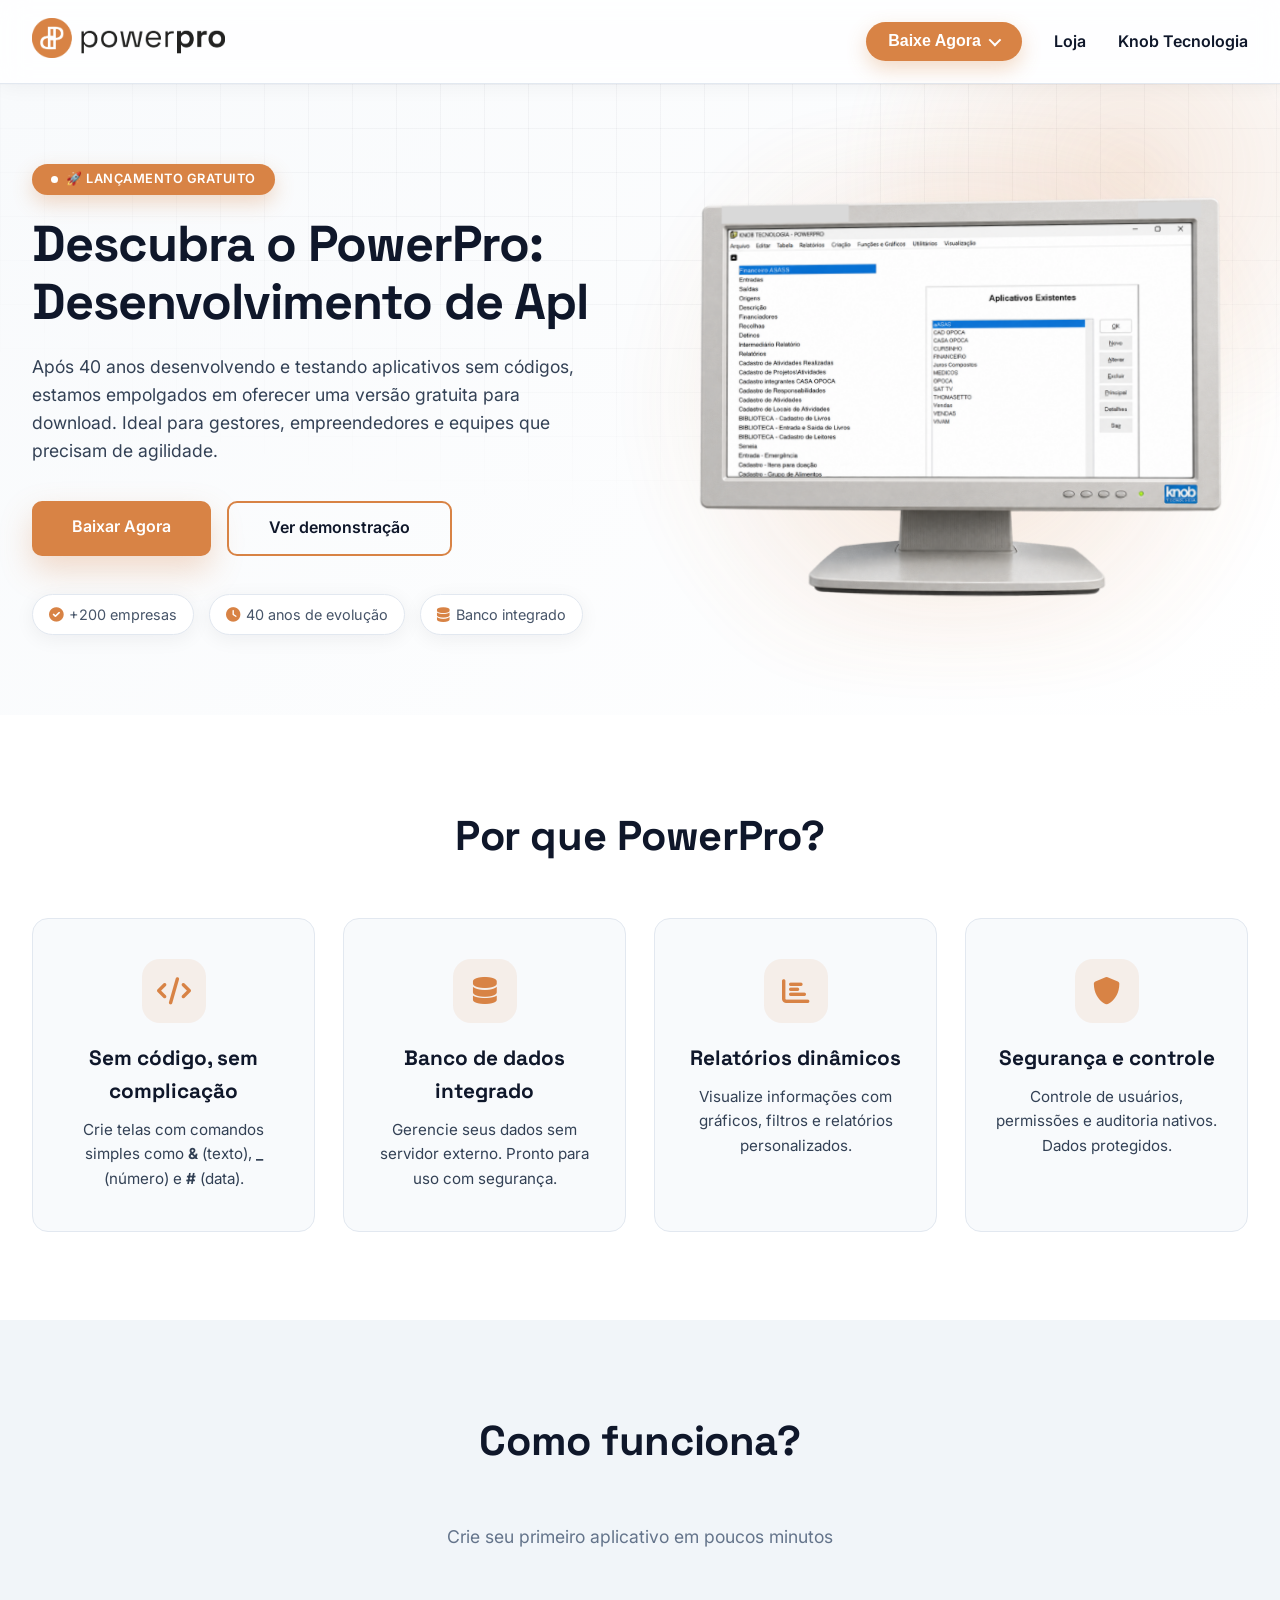
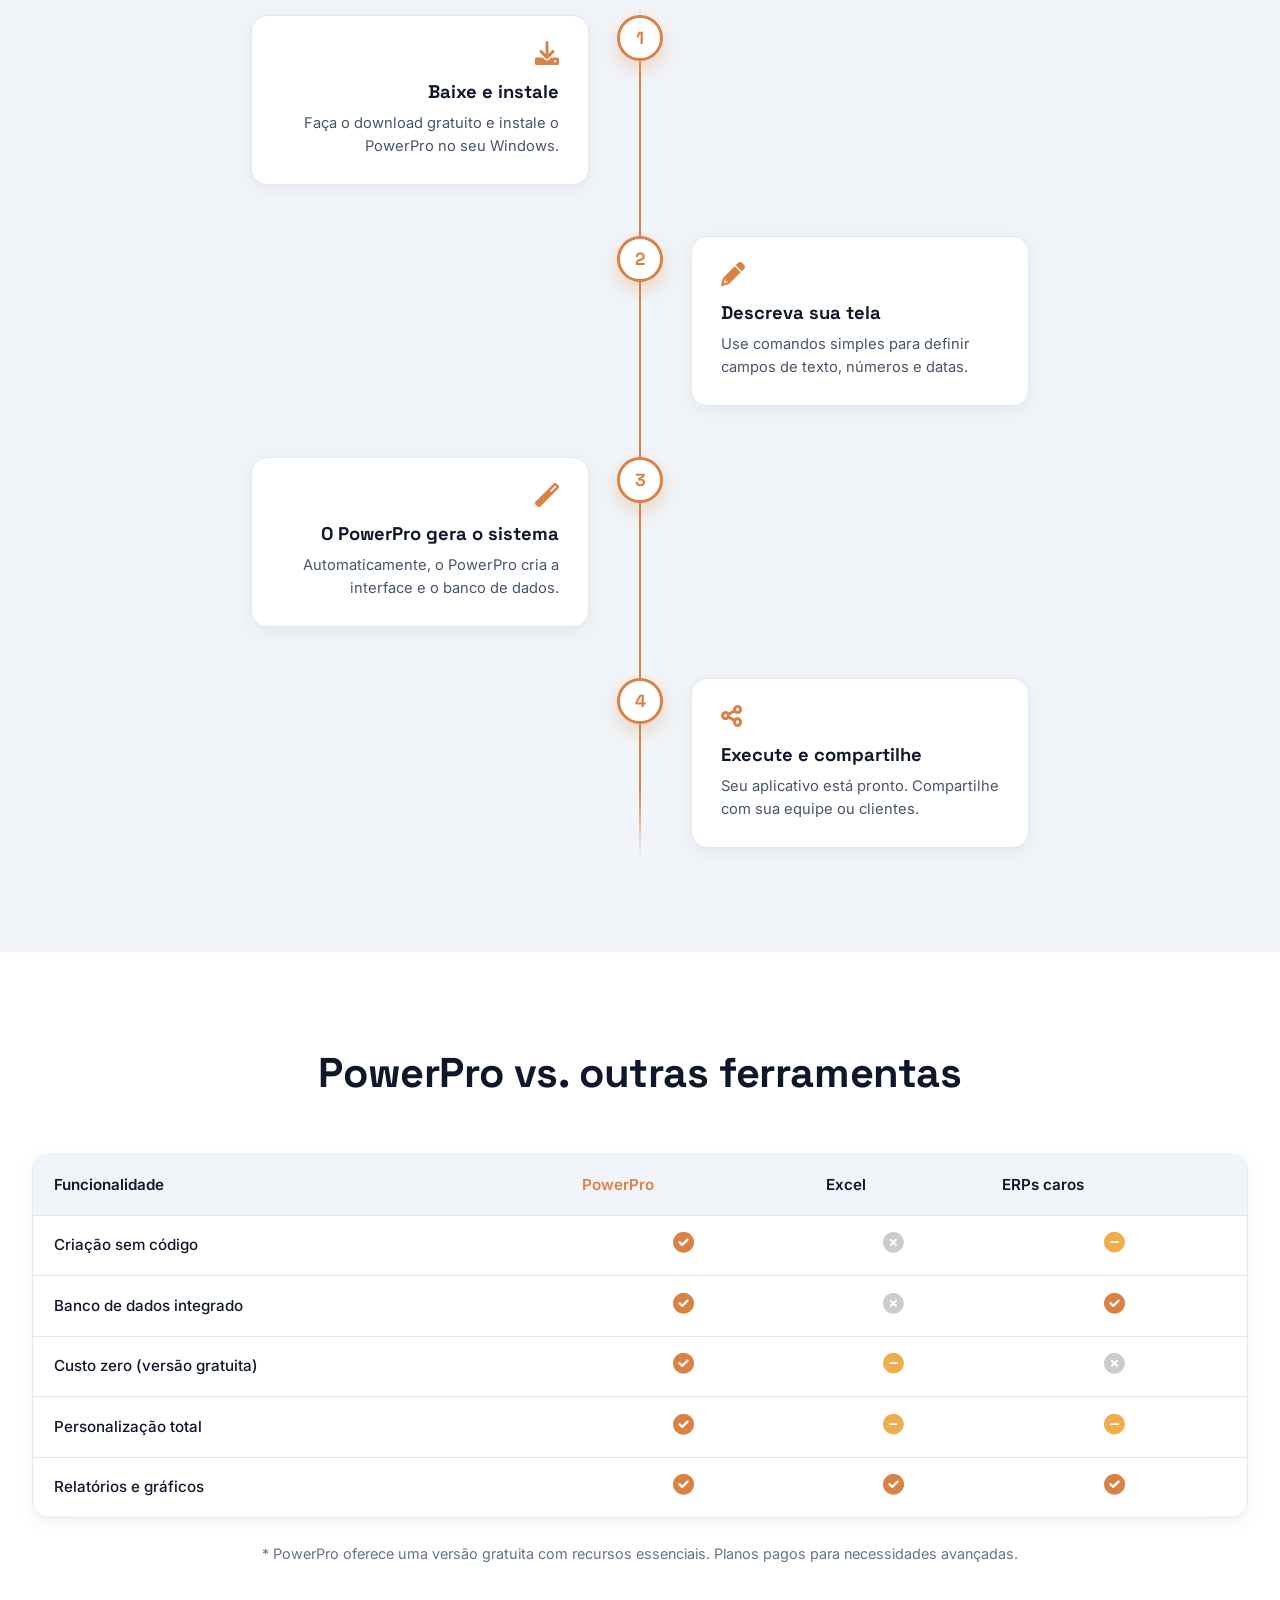
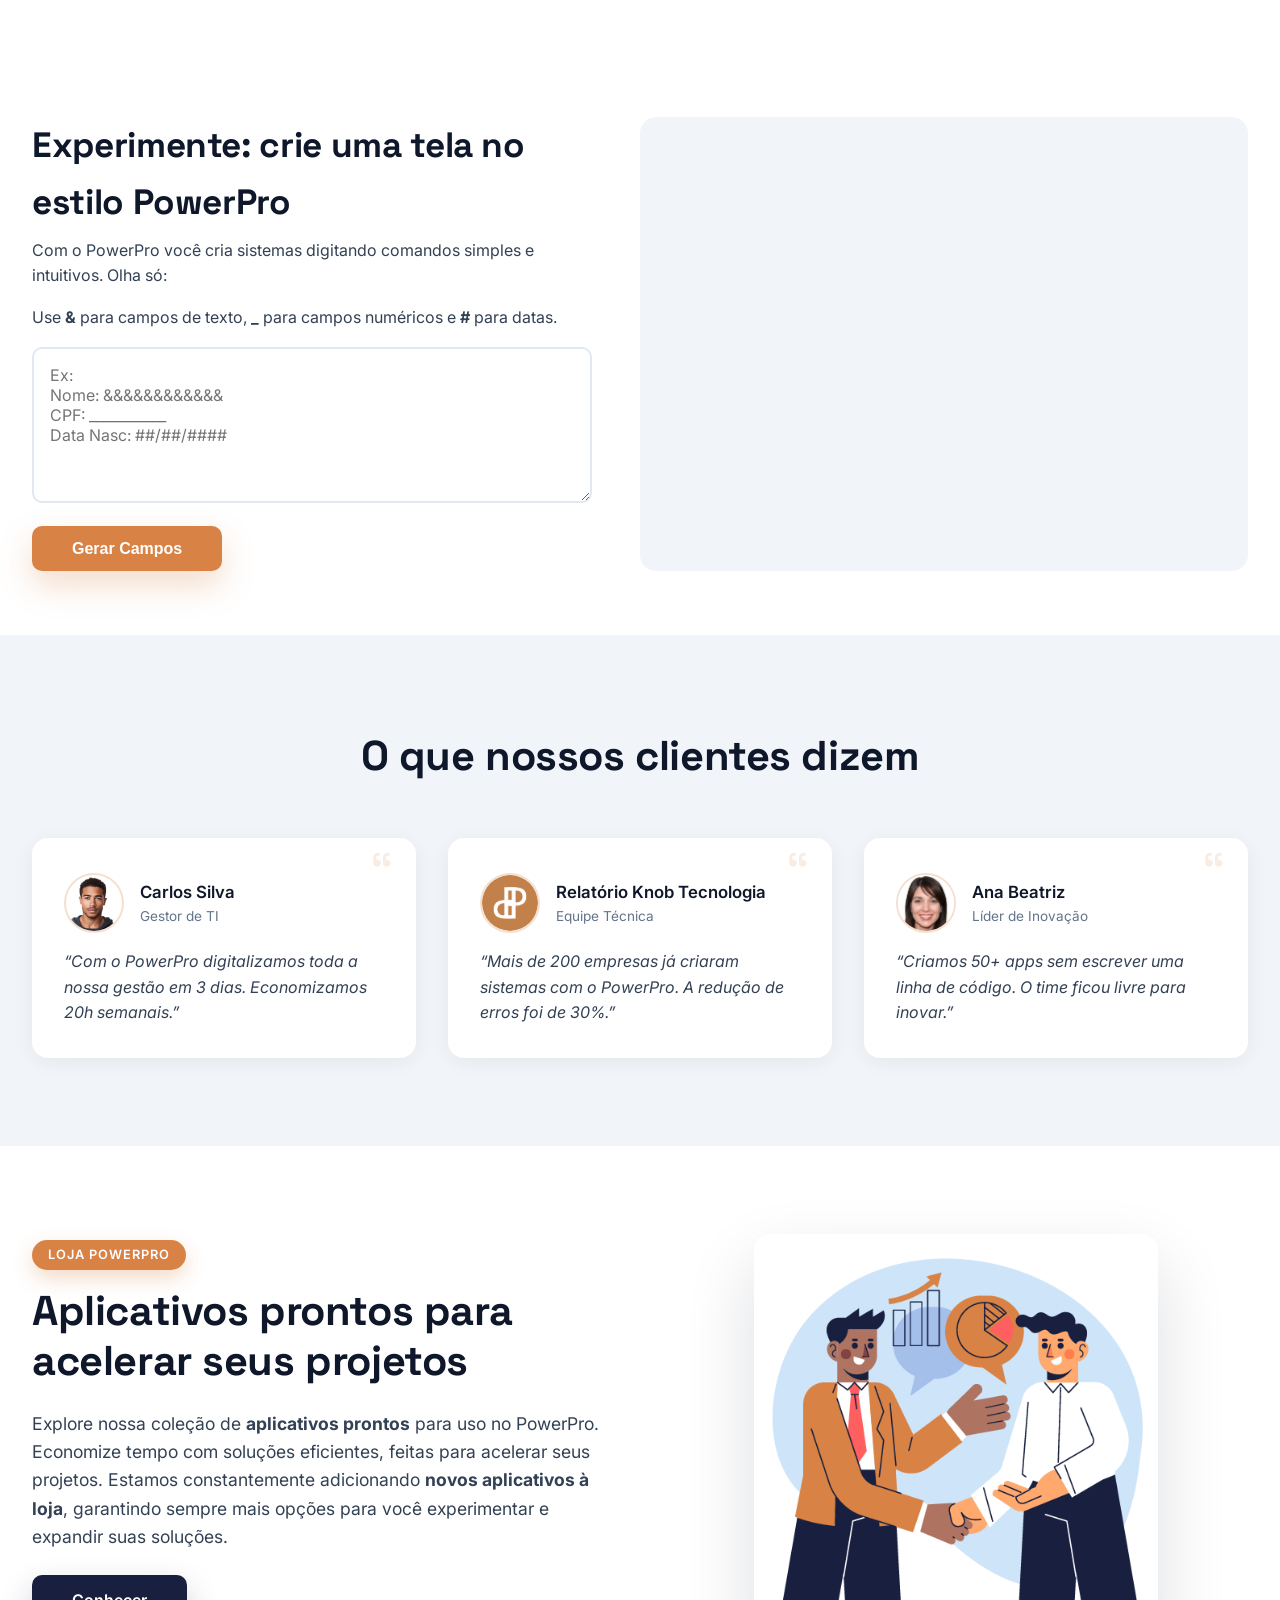
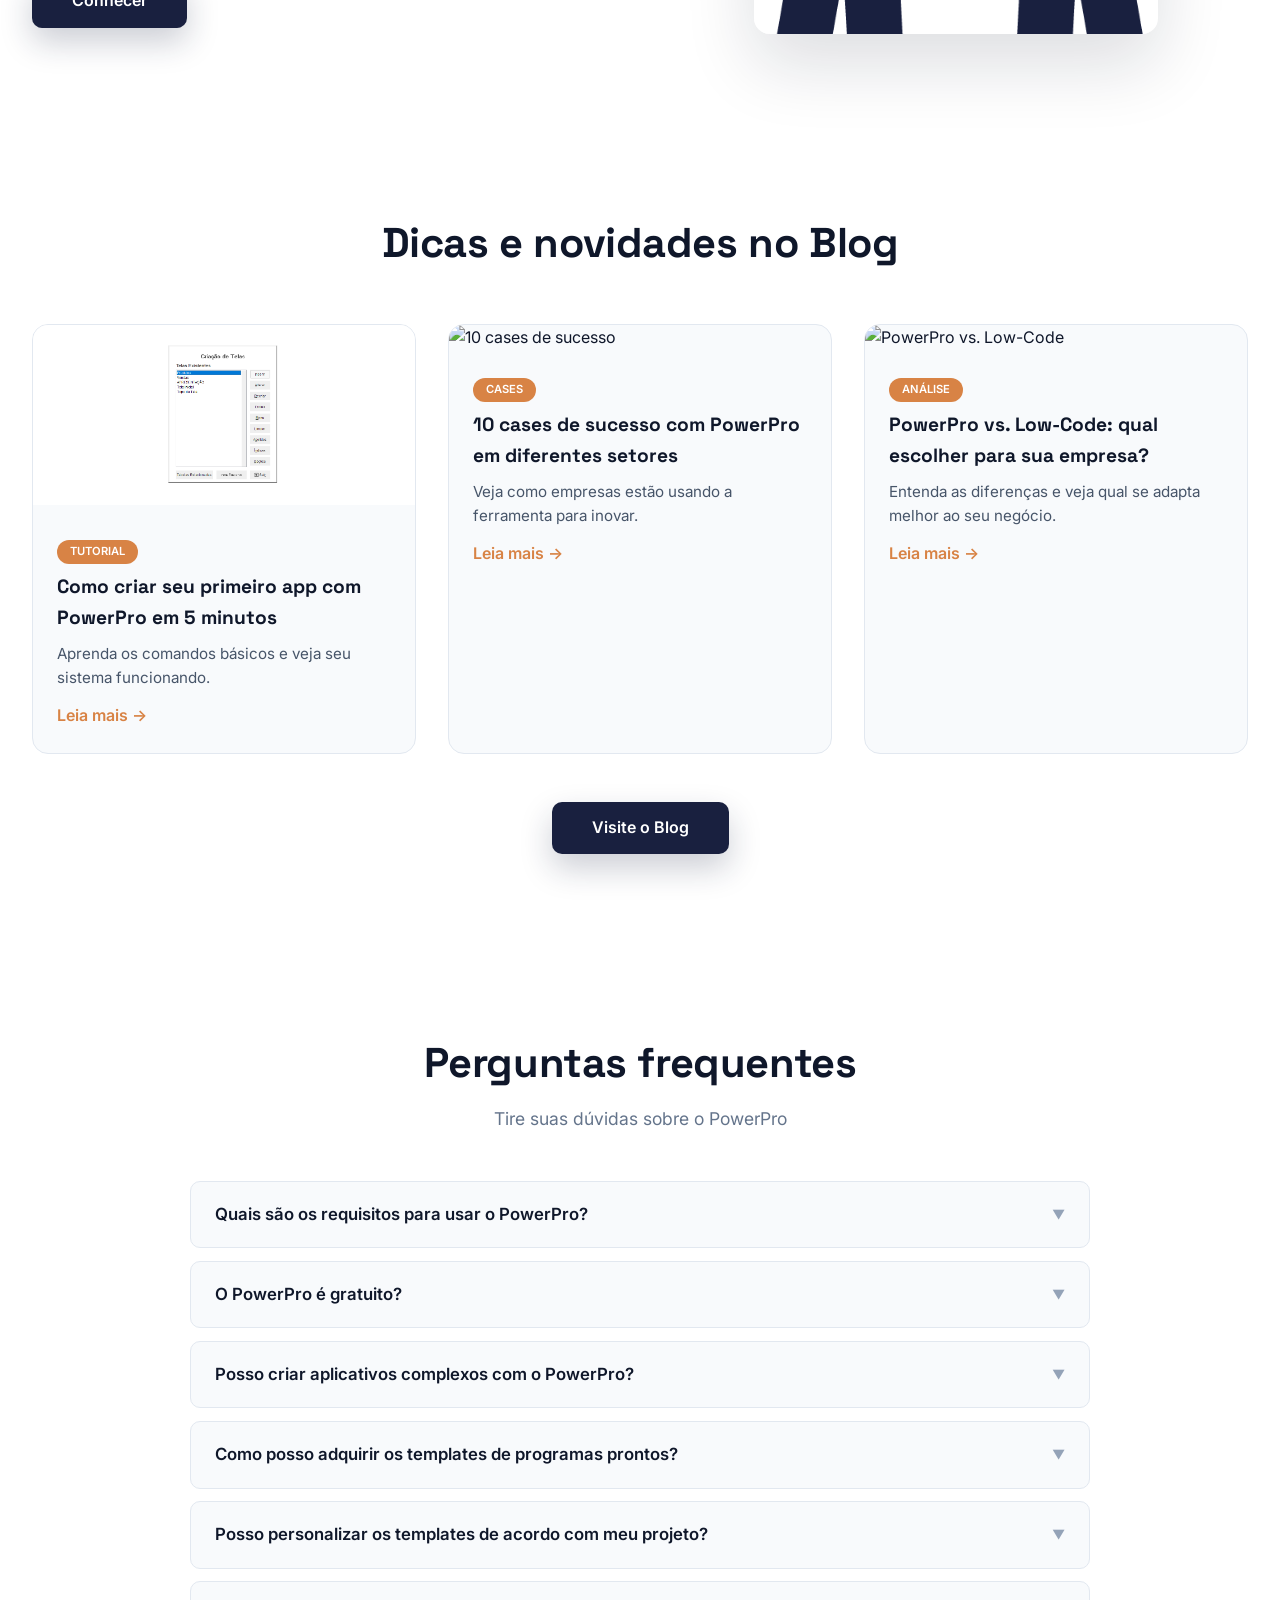
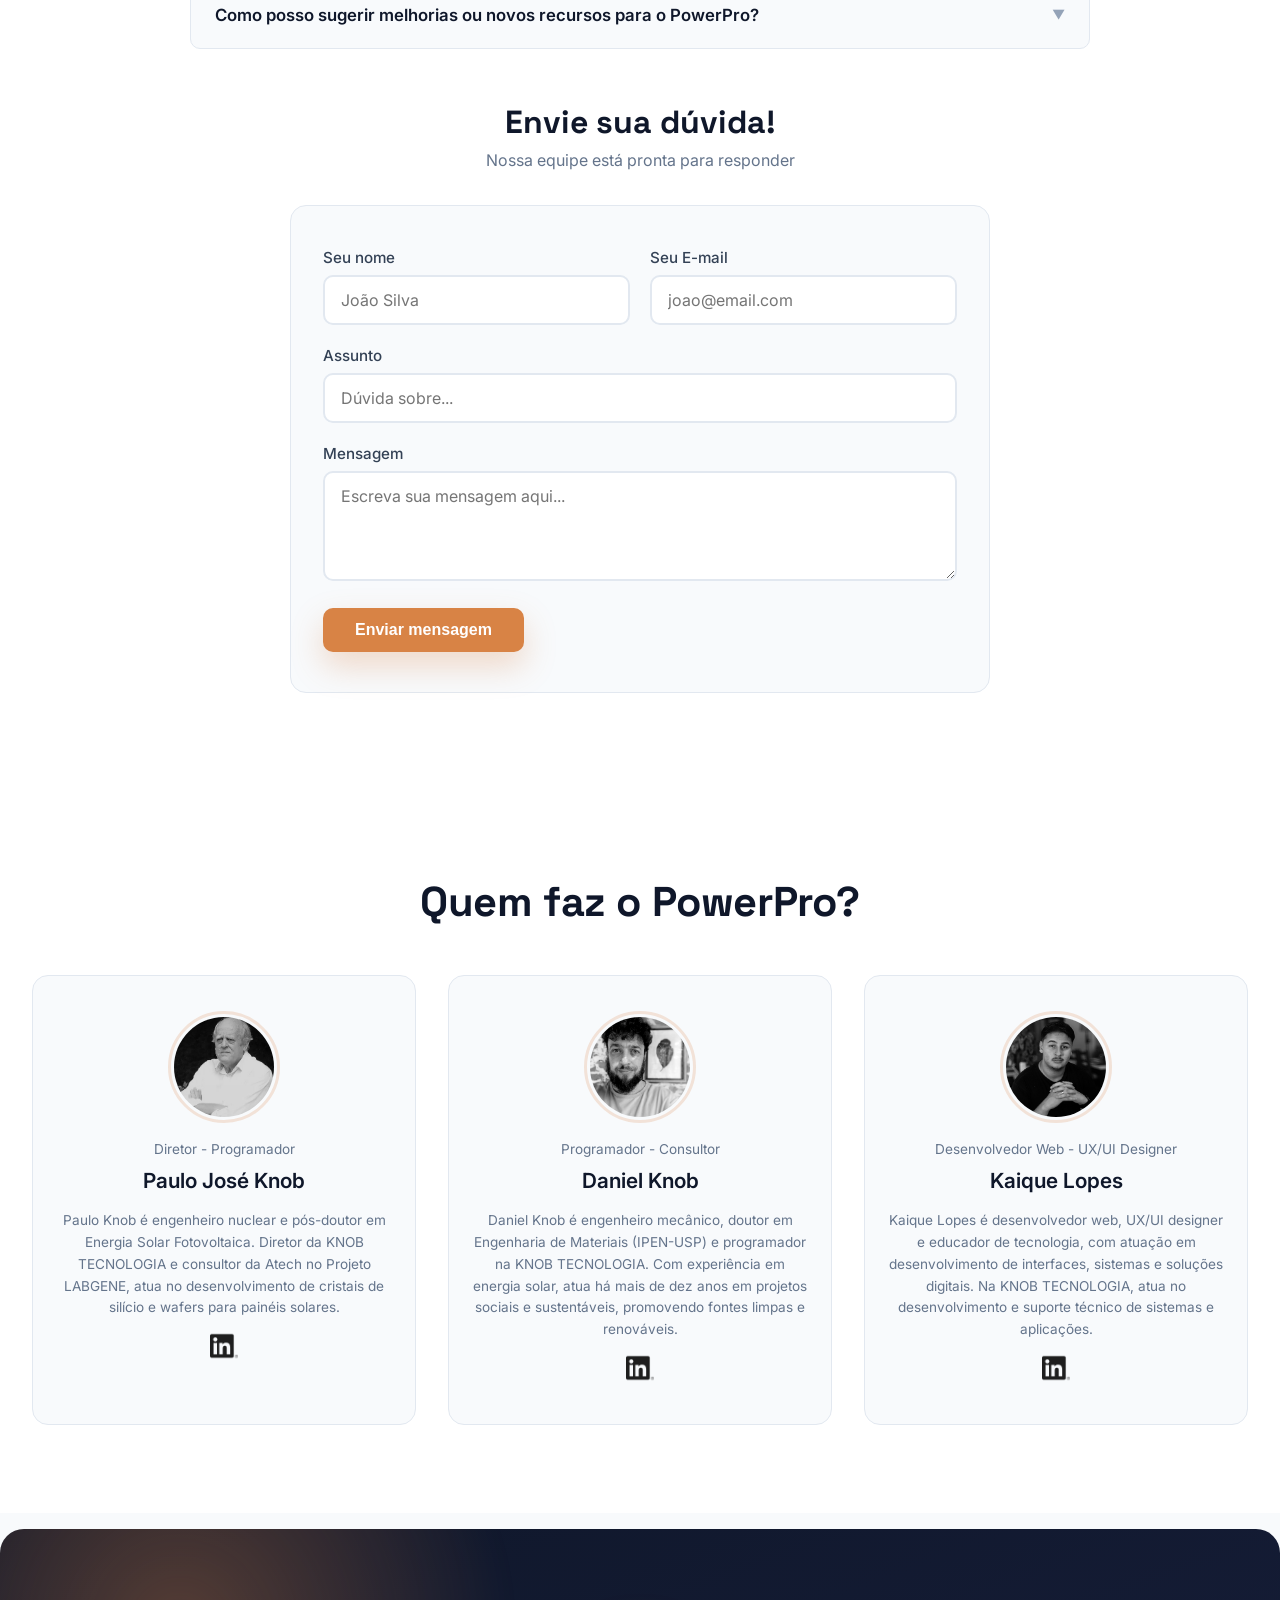
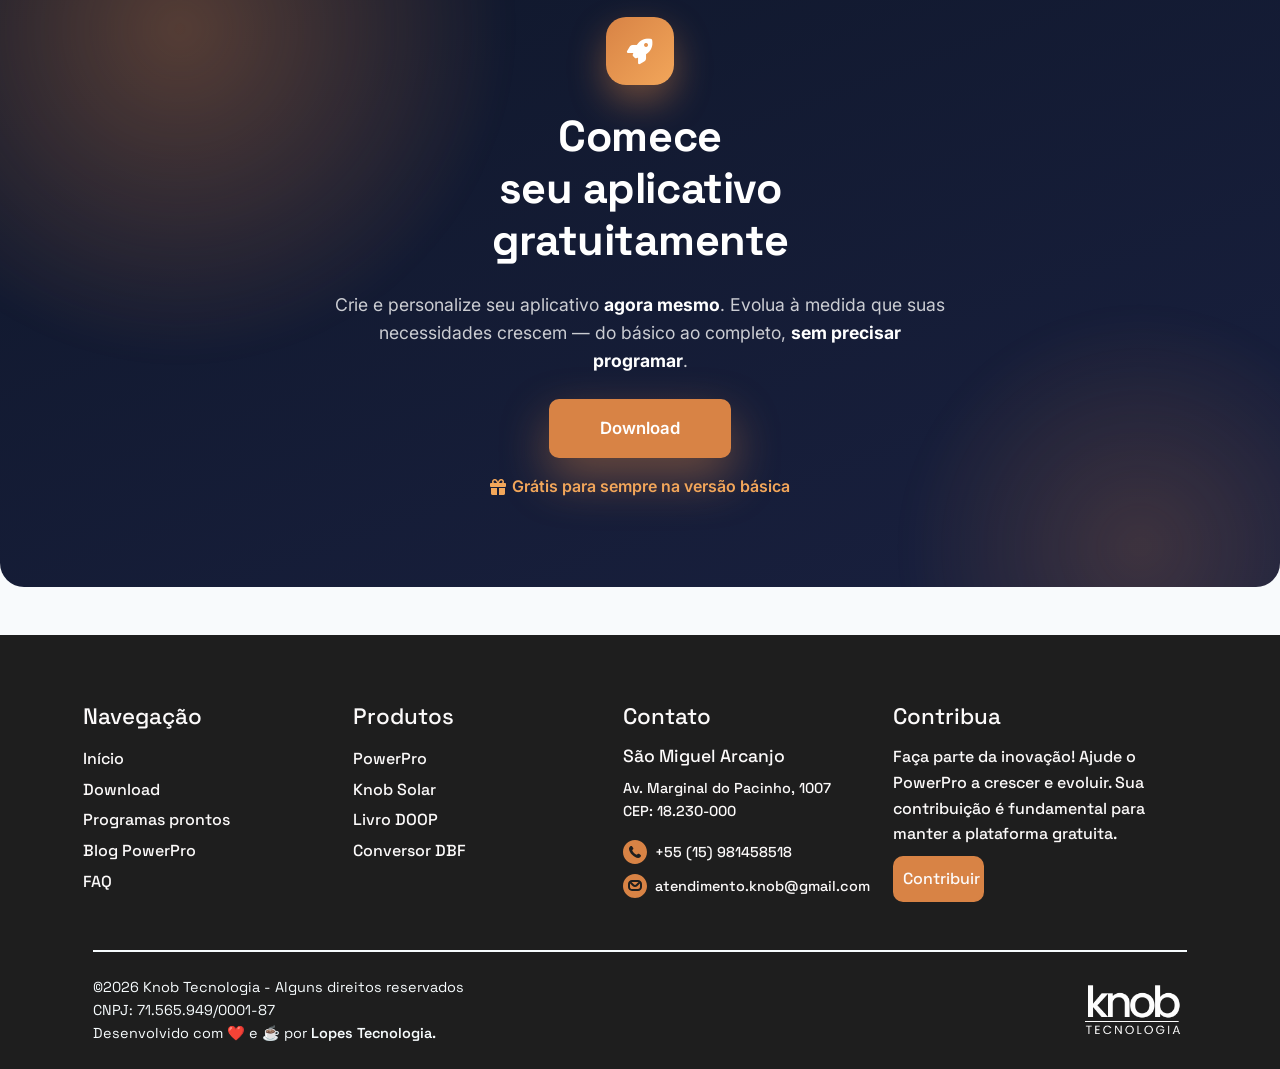
==== powerpro/index.html @ 812d7dfe "Add files via upload" ====
<!DOCTYPE html>
<html lang="pt-BR">
<head>
    <meta charset="UTF-8">
    <meta name="viewport" content="width=device-width, initial-scale=1.0">
    <title>PowerPro | Crie aplicativos sem códigos</title>
    <link rel="stylesheet" href="css/style.css">
    <link rel="shortcut icon" href="css/imagens/icons/logoTipoLaranja.ico" type="image/x-icon">
    <link rel="stylesheet" href="https://cdnjs.cloudflare.com/ajax/libs/font-awesome/6.0.0-beta3/css/all.min.css">
</head>
<body>
    <header>
        <nav class="nav-bar">
            <div class="logo-header">
                <img src="css/imagens/logoPowerPro2L.png" alt="PowerPro">
            </div>
            <div class="nav-list">
                <ul>
                    <li class="nav-item">
                        <div class="dropdown">
                            <button onclick="toggleDropdown()" class="dropbtn">Baixe Agora</button>
                            <div id="myDropdown" class="dropdown-content">
                                <a href="download.html">Versão gratuita</a>
                                <a href="pgProntos.html">Programas prontos</a>
                            </div>
                        </div>
                    </li>
                    <li class="nav-item"><a href="pgProntos.html" class="nav-link">Loja</a></li>
                    <li class="nav-item"><a href="../index.html" class="nav-link">Knob Tecnologia</a></li>
                </ul>
            </div>
            <div class="mobile-menu-icon">
                <button onclick="menuShow()"><img class="icon" src="css/imagens/icons/menu-abertoPreto.png" alt="Menu"></button>
            </div>
        </nav>
        <div class="mobile-menu">
            <ul>
                <li class="nav-item"><a href="#beneficios" class="nav-link">Benefícios</a></li>
                <li class="nav-item"><a href="#como-funciona" class="nav-link">Como funciona</a></li>
                <li class="nav-item"><a href="#download" class="nav-link">Download</a></li>
                <li class="nav-item"><a href="#faq" class="nav-link">FAQ</a></li>
            </ul>
        </div>
    </header>

    <main>
        <!-- ===== HERO ===== -->
        <section id="home">
            <div class="hero-container">
                <div class="textos-home">
                    <span class="hero-badge">🚀 Lançamento gratuito</span>
                    <h1 id="home-title"></h1>
                    <p class="hero-sub">
                        Após 40 anos desenvolvendo e testando aplicativos sem códigos, estamos empolgados em oferecer uma versão gratuita para download. Ideal para gestores, empreendedores e equipes que precisam de agilidade.
                    </p>
                    <div class="hero-buttons">
                        <a href="download.html" class="btn-home">Baixar Agora</a>
                        <a href="#crie-tela" class="btn-hero-secondary">Ver demonstração</a>
                    </div>
                    <div class="hero-stats">
                        <span><i class="fas fa-check-circle"></i> +200 empresas</span>
                        <span><i class="fas fa-clock"></i> 40 anos de evolução</span>
                        <span><i class="fas fa-database"></i> Banco integrado</span>
                    </div>
                </div>
                <div class="hero-image" id="heroImage">
                    <div class="hero-image-glow"></div>
                    <div class="hero-image-tilt" id="heroImageTilt">
                        <img src="css/imagens/tela-powerpro.png" alt="PowerPro Interface">
                    </div>
                </div>
            </div>
        </section>

        <!-- ===== BENEFÍCIOS (4 cards) ===== -->
        <section id="beneficios" class="section-benefits">
            <div class="container">
                <h2>Por que PowerPro?</h2>
                <div class="benefits-grid">
                    <div class="benefit-item reveal">
                        <div class="benefit-icon"><i class="fas fa-code"></i></div>
                        <h3>Sem código, sem complicação</h3>
                        <p>Crie telas com comandos simples como <strong>&</strong> (texto), <strong>_</strong> (número) e <strong>#</strong> (data).</p>
                    </div>
                    <div class="benefit-item reveal">
                        <div class="benefit-icon"><i class="fas fa-database"></i></div>
                        <h3>Banco de dados integrado</h3>
                        <p>Gerencie seus dados sem servidor externo. Pronto para uso com segurança.</p>
                    </div>
                    <div class="benefit-item reveal">
                        <div class="benefit-icon"><i class="fas fa-chart-bar"></i></div>
                        <h3>Relatórios dinâmicos</h3>
                        <p>Visualize informações com gráficos, filtros e relatórios personalizados.</p>
                    </div>
                    <div class="benefit-item reveal">
                        <div class="benefit-icon"><i class="fas fa-shield-alt"></i></div>
                        <h3>Segurança e controle</h3>
                        <p>Controle de usuários, permissões e auditoria nativos. Dados protegidos.</p>
                    </div>
                </div>
            </div>
        </section>

        <!-- ===== COMO FUNCIONA (TIMELINE) ===== -->
        <section id="como-funciona" class="section-how-new">
            <div class="container">
                <h2>Como funciona?</h2>
                <p class="how-sub">Crie seu primeiro aplicativo em poucos minutos</p>
                <div class="how-timeline">
                    <div class="timeline-item reveal">
                        <div class="timeline-marker">1</div>
                        <div class="timeline-card">
                            <i class="fas fa-download timeline-icon"></i>
                            <h3>Baixe e instale</h3>
                            <p>Faça o download gratuito e instale o PowerPro no seu Windows.</p>
                        </div>
                    </div>
                    <div class="timeline-item reveal">
                        <div class="timeline-marker">2</div>
                        <div class="timeline-card">
                            <i class="fas fa-pencil-alt timeline-icon"></i>
                            <h3>Descreva sua tela</h3>
                            <p>Use comandos simples para definir campos de texto, números e datas.</p>
                        </div>
                    </div>
                    <div class="timeline-item reveal">
                        <div class="timeline-marker">3</div>
                        <div class="timeline-card">
                            <i class="fas fa-magic timeline-icon"></i>
                            <h3>O PowerPro gera o sistema</h3>
                            <p>Automaticamente, o PowerPro cria a interface e o banco de dados.</p>
                        </div>
                    </div>
                    <div class="timeline-item reveal">
                        <div class="timeline-marker">4</div>
                        <div class="timeline-card">
                            <i class="fas fa-share-alt timeline-icon"></i>
                            <h3>Execute e compartilhe</h3>
                            <p>Seu aplicativo está pronto. Compartilhe com sua equipe ou clientes.</p>
                        </div>
                    </div>
                </div>
            </div>
        </section>

        <!-- ===== COMPARATIVO ===== -->
        <section id="comparativo" class="section-compare">
            <div class="container">
                <h2>PowerPro vs. outras ferramentas</h2>
                <div class="compare-table-wrapper">
                    <table class="compare-table">
                        <thead>
                            <tr>
                                <th>Funcionalidade</th>
                                <th>PowerPro</th>
                                <th>Excel</th>
                                <th>ERPs caros</th>
                            </tr>
                        </thead>
                        <tbody>
                            <tr>
                                <td>Criação sem código</td>
                                <td><i class="fas fa-check-circle" style="color:#D88345;"></i></td>
                                <td><i class="fas fa-times-circle" style="color:#ccc;"></i></td>
                                <td><i class="fas fa-minus-circle" style="color:#f0ad4e;"></i></td>
                            </tr>
                            <tr>
                                <td>Banco de dados integrado</td>
                                <td><i class="fas fa-check-circle" style="color:#D88345;"></i></td>
                                <td><i class="fas fa-times-circle" style="color:#ccc;"></i></td>
                                <td><i class="fas fa-check-circle" style="color:#D88345;"></i></td>
                            </tr>
                            <tr>
                                <td>Custo zero (versão gratuita)</td>
                                <td><i class="fas fa-check-circle" style="color:#D88345;"></i></td>
                                <td><i class="fas fa-minus-circle" style="color:#f0ad4e;"></i></td>
                                <td><i class="fas fa-times-circle" style="color:#ccc;"></i></td>
                            </tr>
                            <tr>
                                <td>Personalização total</td>
                                <td><i class="fas fa-check-circle" style="color:#D88345;"></i></td>
                                <td><i class="fas fa-minus-circle" style="color:#f0ad4e;"></i></td>
                                <td><i class="fas fa-minus-circle" style="color:#f0ad4e;"></i></td>
                            </tr>
                            <tr>
                                <td>Relatórios e gráficos</td>
                                <td><i class="fas fa-check-circle" style="color:#D88345;"></i></td>
                                <td><i class="fas fa-check-circle" style="color:#D88345;"></i></td>
                                <td><i class="fas fa-check-circle" style="color:#D88345;"></i></td>
                            </tr>
                        </tbody>
                    </table>
                </div>
                <p class="compare-footnote">* PowerPro oferece uma versão gratuita com recursos essenciais. Planos pagos para necessidades avançadas.</p>
            </div>
        </section>

        <!-- ===== CRIE TELA ===== -->
        <section id="crie-tela" class="crie-tela">
            <div class="form-area">
                <h1>Experimente: crie uma tela no estilo PowerPro</h1>
                <p>Com o PowerPro você cria sistemas digitando comandos simples e intuitivos. Olha só:</p>
                <p>Use <strong>&</strong> para campos de texto, <strong>_</strong> para campos numéricos e <strong>#</strong> para datas.</p>
                <textarea id="inputText" rows="6" placeholder="Ex:&#10;Nome: &&&&&&&&&&&&&#10;CPF: ___________&#10;Data Nasc: ##/##/####"></textarea>
                <button class="button-form-area" onclick="gerarCampos()">Gerar Campos</button>
            </div>
            <div id="resultado" class="resultado"></div>
        </section>

        <!-- ===== SOCIAL PROOF ===== -->
        <section id="social-proof" class="section-social-proof">
            <h2>O que nossos clientes dizem</h2>
            <div class="testimonials-grid">
                <div class="testimonial-card reveal">
                    <div class="testimonial-header">
                        <img class="testimonial-photo" src="css/imagens/dep.1.png" alt="Carlos Silva">
                        <div>
                            <p class="testimonial-author">Carlos Silva</p>
                            <p class="testimonial-role">Gestor de TI</p>
                        </div>
                    </div>
                    <p class="testimonial-text">“Com o PowerPro digitalizamos toda a nossa gestão em 3 dias. Economizamos 20h semanais.”</p>
                </div>
                <div class="testimonial-card reveal">
                    <div class="testimonial-header">
                        <img class="testimonial-photo" src="css/imagens/logoTipoLaranja.png" alt="Knob Tecnologia">
                        <div>
                            <p class="testimonial-author">Relatório Knob Tecnologia</p>
                            <p class="testimonial-role">Equipe Técnica</p>
                        </div>
                    </div>
                    <p class="testimonial-text">“Mais de 200 empresas já criaram sistemas com o PowerPro. A redução de erros foi de 30%.”</p>
                </div>
                <div class="testimonial-card reveal">
                    <div class="testimonial-header">
                        <img class="testimonial-photo" src="css/imagens/dep.2.jpeg" alt="Ana Beatriz">
                        <div>
                            <p class="testimonial-author">Ana Beatriz</p>
                            <p class="testimonial-role">Líder de Inovação</p>
                        </div>
                    </div>
                    <p class="testimonial-text">“Criamos 50+ apps sem escrever uma linha de código. O time ficou livre para inovar.”</p>
                </div>
            </div>
        </section>

        <!-- ===== GALERIA / APLICATIVOS PRONTOS ===== -->
        <section id="galeria">
            <div class="galeria-content">
                <div class="galeria-textos">
                    <span class="galeria-tag">Loja PowerPro</span>
                    <h1>Aplicativos prontos para acelerar seus projetos</h1>
                    <p class="desc-galeria">
                        Explore nossa coleção de <b>aplicativos prontos</b> para uso no PowerPro. Economize tempo com soluções eficientes, feitas para acelerar seus projetos. Estamos constantemente adicionando <b>novos aplicativos à loja</b>, garantindo sempre mais opções para você experimentar e expandir suas soluções.
                    </p>
                    <a href="pgProntos.html" class="btn-galeria">Conhecer</a>
                </div>
                <div class="galeria-imagem">
                    <img src="css/imagens/pgProntos-Img.png" alt="Programas prontos">
                </div>
            </div>
        </section>

        <!-- ===== BLOG DESTAQUE ===== -->
        <section id="blog-destaque" class="section-blog">
            <div class="container">
                <h2>Dicas e novidades no Blog</h2>
                <div class="blog-grid">
                    <article class="blog-card reveal">
                        <img src="css/imagens/criacao.png" alt="Como criar seu primeiro app">
                        <div class="blog-card-body">
                            <span class="blog-tag">Tutorial</span>
                            <h3>Como criar seu primeiro app com PowerPro em 5 minutos</h3>
                            <p>Aprenda os comandos básicos e veja seu sistema funcionando.</p>
                            <a href="blog/criar-primeiro-app.html" class="blog-link">Leia mais →</a>
                        </div>
                    </article>
                    <article class="blog-card reveal">
                        <img src="https://images.unsplash.com/photo-1551288049-bebda4e38f71?w=400&h=250&fit=crop&crop=center" alt="10 cases de sucesso">
                        <div class="blog-card-body">
                            <span class="blog-tag">Cases</span>
                            <h3>10 cases de sucesso com PowerPro em diferentes setores</h3>
                            <p>Veja como empresas estão usando a ferramenta para inovar.</p>
                            <a href="#" class="blog-link">Leia mais →</a>
                        </div>
                    </article>
                    <article class="blog-card reveal">
                        <img src="https://images.unsplash.com/photo-1557804506-669a67965ba0?w=400&h=250&fit=crop&crop=center" alt="PowerPro vs. Low-Code">
                        <div class="blog-card-body">
                            <span class="blog-tag">Análise</span>
                            <h3>PowerPro vs. Low-Code: qual escolher para sua empresa?</h3>
                            <p>Entenda as diferenças e veja qual se adapta melhor ao seu negócio.</p>
                            <a href="#" class="blog-link">Leia mais →</a>
                        </div>
                    </article>
                </div>
                <div class="blog-cta">
                    <a href="blog/blog.html" class="btn-blog">Visite o Blog</a>
                </div>
            </div>
        </section>

        <!-- ===== FAQ ===== -->
        <section id="faq">
            <div class="faq-header">
                <h1>Perguntas frequentes</h1>
                <p>Tire suas dúvidas sobre o PowerPro</p>
            </div>
            <ul class="benefits-list">
                <li>
                    <span class="benefit-title">Quais são os requisitos para usar o PowerPro?</span>
                    <div class="benefit-details">O PowerPro é compatível com Windows 7, 8, 10 e 11. Requer apenas um computador com 1GB de RAM e 50MB de espaço em disco.</div>
                </li>
                <li>
                    <span class="benefit-title">O PowerPro é gratuito?</span>
                    <div class="benefit-details">Sim, o PowerPro está disponível para download gratuito. Você pode criar aplicativos sem custos na versão básica. Planos pagos oferecem recursos avançados.</div>
                </li>
                <li>
                    <span class="benefit-title">Posso criar aplicativos complexos com o PowerPro?</span>
                    <div class="benefit-details">Com certeza! O PowerPro permite criar aplicativos simples ou complexos, adaptados às suas necessidades. Nossa plataforma oferece recursos avançados para lidar com projetos diversos.</div>
                </li>
                <li>
                    <span class="benefit-title">Como posso adquirir os templates de programas prontos?</span>
                    <div class="benefit-details">Nossos templates estão disponíveis para compra diretamente no site do PowerPro. Escolha entre uma variedade de modelos e adquira o que melhor se encaixa nas suas necessidades.</div>
                </li>
                <li>
                    <span class="benefit-title">Posso personalizar os templates de acordo com meu projeto?</span>
                    <div class="benefit-details">Sim, nossos templates são totalmente customizáveis. Após a compra, você pode adaptá-los com facilidade, inserindo seus próprios dados e conteúdos.</div>
                </li>
                <li>
                    <span class="benefit-title">Como posso sugerir melhorias ou novos recursos para o PowerPro?</span>
                    <div class="benefit-details">Valorizamos a opinião dos nossos usuários! Se você tiver sugestões de melhorias ou novos recursos, envie-nos suas ideias através do formulário de contato. Adoramos ouvir você!</div>
                </li>
            </ul>

            <!-- ===== FORMULÁRIO DE CONTATO ===== -->
            <div class="faq-contact">
                <div class="faq-contact-text">
                    <h2>Envie sua dúvida!</h2>
                    <p>Nossa equipe está pronta para responder</p>
                </div>
                <div class="contato-faq-novo">
                    <form action="https://formspree.io/f/mrgnjrvp" method="post">
                        <div class="form-row">
                            <div class="form-group">
                                <label for="nome">Seu nome</label>
                                <input type="text" id="nome" name="nome" required placeholder="João Silva">
                            </div>
                            <div class="form-group">
                                <label for="email">Seu E-mail</label>
                                <input type="email" id="email" name="email" required placeholder="joao@email.com">
                            </div>
                        </div>
                        <div class="form-group">
                            <label for="assunto">Assunto</label>
                            <input type="text" id="assunto" name="assunto" required placeholder="Dúvida sobre...">
                        </div>
                        <div class="form-group">
                            <label for="mensagem">Mensagem</label>
                            <textarea id="mensagem" name="mensagem" rows="4" required placeholder="Escreva sua mensagem aqui..."></textarea>
                        </div>
                        <input type="submit" value="Enviar mensagem">
                        <input type="hidden" name="_next" value="https://okaiquelopes.github.io/powerprofinal/agredecimento.html">
                    </form>
                </div>
            </div>
        </section>

        <!-- ===== QUEM FAZ ===== -->
        <section id="quem-faz">
            <h1 class="title-quem-faz">Quem faz o PowerPro?</h1>
            <div class="container-quem-faz">
                <div class="container-quem-faz-card reveal">
                    <div class="container-quem-faz-card-img">
                        <img src="css/imagens/paulo.jpg" alt="Paulo José Knob">
                    </div>
                    <p>Diretor - Programador</p>
                    <h2 class="container-quem-faz-card-title">Paulo José Knob</h2>
                    <p class="container-quem-faz-card-p">
                        Paulo Knob é engenheiro nuclear e pós-doutor em Energia Solar Fotovoltaica. Diretor da KNOB TECNOLOGIA e consultor da Atech no Projeto LABGENE, atua no desenvolvimento de cristais de silício e wafers para painéis solares.
                    </p>
                    <div class="container-quem-faz-card-icons">
                        <a href="https://www.linkedin.com/in/paulo-jos%C3%A9-knob-50137788/" target="_blank"><img src="css/imagens/icons/linkedin.png" alt="LinkedIn"></a>
                    </div>
                </div>
                <div class="container-quem-faz-card reveal">
                    <div class="container-quem-faz-card-img">
                        <img src="css/imagens/daniel.jpg" alt="Daniel Knob">
                    </div>
                    <p>Programador - Consultor</p>
                    <h2 class="container-quem-faz-card-title">Daniel Knob</h2>
                    <p class="container-quem-faz-card-p">
                        Daniel Knob é engenheiro mecânico, doutor em Engenharia de Materiais (IPEN-USP) e programador na KNOB TECNOLOGIA. Com experiência em energia solar, atua há mais de dez anos em projetos sociais e sustentáveis, promovendo fontes limpas e renováveis.
                    </p>
                    <div class="container-quem-faz-card-icons">
                        <a href="https://www.linkedin.com/in/daniel-knob-55410074/" target="_blank"><img src="css/imagens/icons/linkedin.png" alt="LinkedIn"></a>
                    </div>
                </div>
                <div class="container-quem-faz-card reveal">
                    <div class="container-quem-faz-card-img">
                        <img src="css/imagens/kaique.jpg" alt="Kaique Lopes">
                    </div>
                    <p>Desenvolvedor Web - UX/UI Designer</p>
                    <h2 class="container-quem-faz-card-title">Kaique Lopes</h2>
                    <p class="container-quem-faz-card-p">
                        Kaique Lopes é desenvolvedor web, UX/UI designer e educador de tecnologia, com atuação em desenvolvimento de interfaces, sistemas e soluções digitais. Na KNOB TECNOLOGIA, atua no desenvolvimento e suporte técnico de sistemas e aplicações.
                    </p>
                    <div class="container-quem-faz-card-icons">
                        <a href="https://www.linkedin.com/in/okaiquelopes/" target="_blank"><img src="css/imagens/icons/linkedin.png" alt="LinkedIn"></a>
                    </div>
                </div>
            </div>
        </section>

        <!-- ===== DOWNLOAD (CTA FINAL) ===== -->
        <section id="download" class="section-final-cta">
            <div class="cta-final-icon" aria-hidden="true"><i class="fas fa-rocket"></i></div>
            <div class="textos-download">
                <h1>Comece<br>seu aplicativo<br>gratuitamente</h1>
                <p class="desc-download">Crie e personalize seu aplicativo <b>agora mesmo</b>. Evolua à medida que suas necessidades crescem — do básico ao completo, <b>sem precisar programar</b>.</p>
                <a href="download.html" class="btn-download" target="_blank">Download</a>
                <div class="download-highlight">
                    <i class="fas fa-gift"></i> Grátis para sempre na versão básica
                </div>
            </div>
        </section>

    </main>

    <!-- ===== FOOTER ===== -->
    <footer>
        <div class="conteudo-footer">
            <div class="conteudo-footer-navegacao">
                <h2>Navegação</h2>
                <ul>
                    <li><a href="#home">Início</a></li>
                    <li><a href="#download">Download</a></li>
                    <li><a href="#galeria">Programas prontos</a></li>
                    <li><a href="blog-powerpro/index.html">Blog PowerPro</a></li>
                    <li><a href="#faq">FAQ</a></li>
                </ul>
            </div>
            <div class="conteudo-footer-navegacao">
                <h2>Produtos</h2>
                <ul>
                    <li><a href="#">PowerPro</a></li>
                    <li><a href="#">Knob Solar</a></li>
                    <li><a href="#">Livro DOOP</a></li>
                    <li><a href="conversorDBF/index.html">Conversor DBF</a></li>
                </ul>
            </div>
            <div class="conteudo-footer-navegacao">
                <h2>Contato</h2>
                <h3>São Miguel Arcanjo</h3>
                <p class="conteudo-footer-navegacao-p">Av. Marginal do Pacinho, 1007<br>CEP: 18.230-000</p>
                <div class="conteudo-footer-navegacao-contato">
                    <div class="conteudo-footer-navegacao-contato-img">
                        <img src="css/imagens/icons/telefone-circular 1.svg" alt="Telefone">
                        <a href="tel:+55 15 981458518">+55 (15) 981458518</a>
                    </div>
                    <div class="conteudo-footer-navegacao-contato-img">
                        <img src="css/imagens/icons/envelope-circular 1.svg" alt="Email">
                        <a href="mailto:atendimento.knob@gmail.com">atendimento.knob@gmail.com</a>
                    </div>
                </div>
            </div>
            <div class="conteudo-footer-navegacao-contribua">
                <h2>Contribua</h2>
                <p class="conteudo-footer-navegacao-contribua-p">
                    Faça parte da inovação! Ajude o<br>PowerPro a crescer e evoluir. Sua contribuição é fundamental para<br>manter a plataforma gratuita.
                </p>
                <a href="contribua.html" class="conteudo-footer-navegacao-contribua-a">Contribuir</a>
            </div>
        </div>
        <hr class="divisao-footer">
        <div class="conteudo-footer-pt2">
            <p>&copy;2026 Knob Tecnologia - Alguns direitos reservados<br>CNPJ: 71.565.949/0001-87<br>Desenvolvido com ❤️ e ☕ por <a href="https://okaiquelopes.vercel.app" target="_blank">Lopes Tecnologia.</a></p>
            <img src="css/imagens/LOGO KNOB NO BG.png" alt="Knob Tecnologia">
        </div>
    </footer>

    <!-- ===== CARREGA O SCRIPT ÚNICO ===== -->
    <script src="script.js"></script>
</body>
</html>
---- powerpro/css/style.css ----
@import url('https://fonts.googleapis.com/css2?family=Inter:wght@400;500;600;700&family=Space+Grotesk:wght@400;500;600;700&display=swap');

:root {
    --color-accent: #D88345;
    --color-accent-light: #F2A65A;
    --color-accent-dark: #B3672E;
    --color-ink: #0F172A;
    --color-ink-soft: #19203F;
    --color-body: #334155;
    --color-muted: #64748B;
    --color-border: #E2E8F0;
    --color-surface: #FFFFFF;
    --color-surface-alt: #F8FAFC;
    --color-surface-cool: #F1F5F9;

    --radius-sm: 10px;
    --radius-md: 16px;
    --radius-lg: 24px;

    --shadow-soft: 0 4px 20px rgba(15, 23, 42, 0.06);
    --shadow-md: 0 12px 32px rgba(15, 23, 42, 0.08);
    --shadow-lg: 0 30px 70px rgba(15, 23, 42, 0.14);
    --shadow-glow: 0 16px 40px rgba(216, 131, 69, 0.35);

    --ease: cubic-bezier(.16, 1, .3, 1);
}

* {
    margin: 0;
    padding: 0;
    box-sizing: border-box;
}

html {
    scroll-behavior: smooth;
}

body.menu-open {
    overflow: hidden;
}

body {
    font-family: 'Inter', sans-serif;
    background: #F8FAFC;
    color: #0F172A;
    line-height: 1.6;
}

::selection {
    background: var(--color-accent);
    color: #fff;
}

a:focus-visible,
button:focus-visible,
input:focus-visible,
textarea:focus-visible {
    outline: 2px solid var(--color-accent);
    outline-offset: 3px;
}

@media (prefers-reduced-motion: reduce) {
    *, *::before, *::after {
        animation-duration: 0.01ms !important;
        animation-iteration-count: 1 !important;
        transition-duration: 0.01ms !important;
        scroll-behavior: auto !important;
    }
}

/* ===== REVELAÇÃO ===== */
.reveal {
    opacity: 0;
    transform: translateY(30px);
    transition: opacity 0.7s var(--ease), transform 0.7s var(--ease);
}
.reveal.active {
    opacity: 1;
    transform: translateY(0);
}

/* ===== HEADER ===== */
header {
    background: rgba(255, 255, 255, 0.82);
    backdrop-filter: saturate(180%) blur(14px);
    -webkit-backdrop-filter: saturate(180%) blur(14px);
    padding: 1.1rem 2rem;
    box-shadow: 0 2px 20px rgba(15, 23, 42, 0.05);
    border-bottom: 1px solid #E2E8F0;
    position: sticky;
    top: 0;
    z-index: 1100;
}

.nav-bar {
    max-width: 1280px;
    margin: 0 auto;
    display: flex;
    align-items: center;
    justify-content: space-between;
}

.logo-header img {
    height: 40px;
    width: auto;
}

.nav-list ul {
    display: flex;
    align-items: center;
    gap: 2rem;
    list-style: none;
}

.nav-item a,
.dropbtn {
    font-size: 1rem;
    font-weight: 600;
    color: #0F172A;
    text-decoration: none;
    background: transparent;
    border: none;
    cursor: pointer;
    padding: 0.5rem 0;
    transition: color 0.2s var(--ease);
}

.nav-item a:hover,
.dropbtn:hover {
    color: #D88345;
}

.dropdown {
    position: relative;
}

/* CTA de destaque no menu — o convite ao download precisa se destacar */
.dropdown .dropbtn {
    background: var(--color-accent);
    color: #fff;
    padding: 0.65rem 1.5rem 0.65rem 1.4rem;
    border-radius: 50px;
    box-shadow: 0 8px 20px rgba(216, 131, 69, 0.3);
    display: inline-flex;
    align-items: center;
    gap: 0.5rem;
    transition: background 0.2s var(--ease), box-shadow 0.2s var(--ease), transform 0.2s var(--ease);
}
.dropdown .dropbtn::after {
    content: '';
    width: 7px;
    height: 7px;
    border-right: 2px solid currentColor;
    border-bottom: 2px solid currentColor;
    transform: rotate(45deg) translateY(-2px);
    transition: transform 0.2s var(--ease);
}
.dropdown .dropbtn:hover {
    background: var(--color-accent-dark);
    color: #fff;
    box-shadow: 0 10px 26px rgba(216, 131, 69, 0.4);
    transform: translateY(-1px);
}
.dropdown:hover .dropbtn::after {
    transform: rotate(225deg) translateY(2px);
}

.dropdown-content {
    display: none;
    position: absolute;
    top: calc(100% + 10px);
    left: 0;
    background: #FFFFFF;
    min-width: 210px;
    border-radius: var(--radius-sm);
    box-shadow: var(--shadow-lg);
    padding: 0.5rem 0;
    border: 1px solid #E2E8F0;
}

.dropdown-content a {
    display: block;
    padding: 0.7rem 1.5rem;
    color: #0F172A;
    text-decoration: none;
    font-weight: 500;
    transition: background 0.2s var(--ease);
}

.dropdown-content a:hover {
    background: #F1F5F9;
    color: #D88345;
}

.dropdown:hover .dropdown-content {
    display: block;
}

.mobile-menu-icon {
    display: none;
}

.mobile-menu-icon button {
    background: none;
    border: none;
    cursor: pointer;
    width: 42px;
    height: 42px;
    display: flex;
    align-items: center;
    justify-content: center;
    padding: 0;
    border-radius: 10px;
    transition: background 0.2s var(--ease);
}
.mobile-menu-icon button:hover {
    background: var(--color-surface-cool);
}
.mobile-menu-icon .icon {
    width: 22px;
    height: 22px;
    object-fit: contain;
    display: block;
}

.mobile-menu {
    display: none;
}

/* ===== BOTÕES ===== */
.btn-home,
.btn-download,
.btn-galeria,
.button-form-area,
input[type="submit"],
.btn-primary,
.btn-blog {
    display: inline-block;
    background: #D88345;
    color: #FFFFFF;
    padding: 0.85rem 2.5rem;
    border-radius: var(--radius-sm);
    font-weight: 600;
    text-decoration: none;
    border: none;
    cursor: pointer;
    transition: background 0.2s var(--ease), transform 0.2s var(--ease), box-shadow 0.2s var(--ease);
    font-size: 1rem;
    box-shadow: 0 14px 32px rgba(216, 131, 69, 0.28);
}

.btn-home:hover,
.btn-download:hover,
.btn-galeria:hover,
.button-form-area:hover,
input[type="submit"]:hover,
.btn-primary:hover,
.btn-blog:hover {
    background: #c0743a;
    transform: translateY(-3px);
    box-shadow: 0 18px 40px rgba(216, 131, 69, 0.36);
}

.btn-hero-secondary {
    display: inline-block;
    background: transparent;
    color: #0F172A;
    padding: 0.8rem 2.5rem;
    border-radius: var(--radius-sm);
    font-weight: 600;
    text-decoration: none;
    border: 2px solid #D88345;
    transition: background 0.25s var(--ease), color 0.25s var(--ease), transform 0.2s var(--ease);
}

.btn-hero-secondary:hover {
    background: #D88345;
    color: #fff;
    transform: translateY(-3px);
}

.btn-blog {
    background: #19203F;
    box-shadow: 0 14px 32px rgba(25, 32, 63, 0.22);
}
.btn-blog:hover {
    background: #0d1120;
    box-shadow: 0 18px 40px rgba(25, 32, 63, 0.3);
}

/* ===== SEÇÕES ===== */
section {
    padding: 4rem 2rem;
    max-width: 1280px;
    margin: 0 auto;
}

/* ===== HERO ===== */
#home {
    position: relative;
    overflow: hidden;
    padding-top: 5rem;
    padding-bottom: 5rem;
    background: linear-gradient(135deg, #F8FAFC 0%, #FFFFFF 100%);
}

#home::before {
    content: '';
    position: absolute;
    inset: 0;
    background-image:
        linear-gradient(rgba(15, 23, 42, 0.035) 1px, transparent 1px),
        linear-gradient(90deg, rgba(15, 23, 42, 0.035) 1px, transparent 1px);
    background-size: 44px 44px;
    -webkit-mask-image: radial-gradient(ellipse 75% 60% at 60% 10%, black 40%, transparent 100%);
    mask-image: radial-gradient(ellipse 75% 60% at 60% 10%, black 40%, transparent 100%);
    pointer-events: none;
}

#home::after {
    content: '';
    position: absolute;
    width: 620px;
    height: 620px;
    border-radius: 50%;
    background: radial-gradient(circle, rgba(216, 131, 69, 0.16), transparent 65%);
    top: -220px;
    right: -160px;
    filter: blur(10px);
    pointer-events: none;
}

.hero-container {
    position: relative;
    z-index: 1;
    display: flex;
    flex-wrap: wrap;
    align-items: center;
    gap: 3rem;
}

.textos-home {
    flex: 1;
    max-width: 700px;
}

.hero-badge {
    display: inline-flex;
    align-items: center;
    gap: 0.5rem;
    background: #D88345;
    color: #fff;
    padding: 0.35rem 1.2rem;
    border-radius: 50px;
    font-weight: 600;
    font-size: 0.8rem;
    text-transform: uppercase;
    letter-spacing: 0.5px;
    margin-bottom: 1.2rem;
    box-shadow: 0 8px 20px rgba(216, 131, 69, 0.3);
}
.hero-badge::before {
    content: '';
    width: 7px;
    height: 7px;
    border-radius: 50%;
    background: #fff;
    animation: pulseDot 1.8s ease-in-out infinite;
}
@keyframes pulseDot {
    0%, 100% { opacity: 1; transform: scale(1); }
    50% { opacity: 0.5; transform: scale(0.75); }
}

#home-title {
    font-family: 'Space Grotesk', sans-serif;
    font-size: 3.15rem;
    font-weight: 700;
    line-height: 1.15;
    letter-spacing: -0.02em;
    color: #0F172A;
    min-height: 1.15em;
}

.hero-sub {
    margin-top: 1.4rem;
    font-size: 1.1rem;
    color: #334155;
    max-width: 560px;
}

.hero-buttons {
    display: flex;
    flex-wrap: wrap;
    gap: 1rem;
    margin-top: 2.2rem;
}

.hero-stats {
    display: flex;
    flex-wrap: wrap;
    gap: 0.9rem;
    margin-top: 2.4rem;
    font-size: 0.9rem;
    color: #475569;
}

.hero-stats span {
    display: inline-flex;
    align-items: center;
    background: #FFFFFF;
    border: 1px solid var(--color-border);
    padding: 0.5rem 1rem;
    border-radius: 50px;
    box-shadow: var(--shadow-soft);
}

.hero-stats i {
    color: #D88345;
    margin-right: 0.4rem;
}

.hero-image {
    flex: 1;
    position: relative;
    display: flex;
    justify-content: center;
    align-items: center;
    min-width: 300px;
    perspective: 1600px;
}

.hero-image-glow {
    position: absolute;
    inset: -15%;
    background: radial-gradient(circle, rgba(216, 131, 69, 0.28), transparent 70%);
    filter: blur(35px);
    z-index: 0;
    pointer-events: none;
    opacity: 0.85;
    transition: opacity 0.5s ease, transform 0.5s ease;
}

.hero-image.is-hovering .hero-image-glow {
    opacity: 0.95;
    transform: scale(1.03);
}

/* Pose padrão: leve inclinação para a esquerda, bem sutil */
.hero-image-tilt {
    --rx: 1.5deg;
    --ry: -6deg;
    position: relative;
    z-index: 1;
    transform-style: preserve-3d;
    transform: rotateX(var(--rx)) rotateY(var(--ry)) scale(1.03);
    transition: transform 0.9s cubic-bezier(0.22, 1, 0.36, 1);
    will-change: transform;
}

.hero-image-tilt img {
    display: block;
    max-width: 100%;
    max-height: 400px;
    border-radius: var(--radius-md);
    
    transition: box-shadow 0.6s ease;
    pointer-events: none;
    user-select: none;
}

/* Sem mouse fino (touch): mantém a pose estática, ainda mais discreta */
@media (hover: none), (pointer: coarse) {
    .hero-image-tilt {
        --rx: 1deg;
        --ry: -4deg;
        transform: rotateX(var(--rx)) rotateY(var(--ry)) scale(1.02);
    }
}

/* ===== MOCKUP DECORATIVO DO HERO ===== */
.app-mockup {
    position: relative;
    width: 100%;
    max-width: 420px;
}
.app-mockup-glow {
    position: absolute;
    inset: -50px;
    background: radial-gradient(circle at 30% 30%, rgba(216, 131, 69, 0.4), transparent 60%);
    filter: blur(24px);
    z-index: 0;
}
.app-mockup-window {
    position: relative;
    z-index: 1;
    background: #fff;
    border-radius: var(--radius-lg);
    box-shadow: var(--shadow-lg);
    border: 1px solid var(--color-border);
    overflow: hidden;
    transform: perspective(1200px) rotateY(-8deg) rotateX(3deg);
    transition: transform 0.7s var(--ease);
}
.app-mockup:hover .app-mockup-window {
    transform: perspective(1200px) rotateY(0deg) rotateX(0deg);
}
.app-mockup-bar {
    display: flex;
    gap: 6px;
    padding: 0.9rem 1.1rem;
    background: var(--color-surface-alt);
    border-bottom: 1px solid var(--color-border);
}
.app-mockup-bar .dot {
    width: 10px;
    height: 10px;
    border-radius: 50%;
}
.dot-a { background: #EF4444; }
.dot-b { background: #F59E0B; }
.dot-c { background: #22C55E; }

.app-mockup-body {
    padding: 1.7rem 1.4rem 1.9rem;
    display: flex;
    flex-direction: column;
    gap: 1.15rem;
}
.mockup-row {
    display: flex;
    align-items: center;
    gap: 0.9rem;
}
.mockup-icon {
    width: 34px;
    height: 34px;
    border-radius: 10px;
    background: rgba(216, 131, 69, 0.12);
    color: var(--color-accent);
    display: flex;
    align-items: center;
    justify-content: center;
    font-size: 0.95rem;
    flex-shrink: 0;
}
.mockup-track {
    flex: 1;
    height: 10px;
    border-radius: 50px;
    background: var(--color-surface-cool);
    overflow: hidden;
}
.mockup-track.wide {
    height: 12px;
}
.mockup-fill {
    display: block;
    height: 100%;
    width: 100%;
    border-radius: inherit;
    background: linear-gradient(90deg, var(--color-accent), var(--color-accent-light));
    transform-origin: left;
    transform: scaleX(0);
    animation: growIn 1.1s var(--ease) forwards;
}
.mockup-row:nth-child(1) .mockup-fill { animation-delay: 0.15s; }
.mockup-row:nth-child(2) .mockup-fill { animation-delay: 0.35s; }
.mockup-row:nth-child(3) .mockup-fill { animation-delay: 0.55s; }
@keyframes growIn {
    to { transform: scaleX(var(--w, 0.6)); }
}
.mockup-divider {
    height: 1px;
    background: var(--color-border);
    margin: 0.1rem 0;
}
.mockup-generated {
    display: flex;
    align-items: center;
    gap: 0.9rem;
}
.mockup-generated i {
    width: 34px;
    height: 34px;
    border-radius: 10px;
    background: var(--color-accent);
    color: #fff;
    display: flex;
    align-items: center;
    justify-content: center;
    font-size: 0.95rem;
}
.mockup-fill.full {
    transform: scaleX(1);
    background: linear-gradient(90deg, #22C55E, #16A34A);
    animation: pulseFull 2.2s ease-in-out infinite;
    animation-delay: 0.9s;
}
@keyframes pulseFull {
    0%, 100% { opacity: 1; }
    50% { opacity: 0.65; }
}

.floating-chip {
    position: absolute;
    width: 52px;
    height: 52px;
    border-radius: 16px;
    background: #fff;
    box-shadow: var(--shadow-md);
    display: flex;
    align-items: center;
    justify-content: center;
    color: var(--color-accent);
    font-size: 1.2rem;
    z-index: 2;
    border: 1px solid var(--color-border);
    animation: floaty 4.5s ease-in-out infinite;
}
.chip-db { top: -18px; right: 26px; animation-delay: 0.2s; }
.chip-shield { bottom: 32%; left: -22px; animation-delay: 1.1s; }
.chip-check { bottom: -16px; right: 64px; color: #16A34A; animation-delay: 2s; }
@keyframes floaty {
    0%, 100% { transform: translateY(0); }
    50% { transform: translateY(-10px); }
}

/* ===== BENEFÍCIOS ===== */
.section-benefits {
    background: #FFFFFF;
    padding: 5.5rem 2rem;
}

.container {
    max-width: 1280px;
    margin: 0 auto;
}

.container h2 {
    font-family: 'Space Grotesk', sans-serif;
    font-size: 2.6rem;
    font-weight: 700;
    text-align: center;
    margin-bottom: 3rem;
    letter-spacing: -0.01em;
}

.benefits-grid {
    display: grid;
    grid-template-columns: repeat(auto-fit, minmax(220px, 1fr));
    gap: 1.75rem;
}

.benefit-item {
    position: relative;
    background: #F8FAFC;
    padding: 2.5rem 1.5rem;
    border-radius: var(--radius-md);
    text-align: center;
    border: 1px solid #E2E8F0;
    overflow: hidden;
    transition: transform 0.3s var(--ease), box-shadow 0.3s var(--ease), border-color 0.3s var(--ease);
}

.benefit-item::before {
    content: '';
    position: absolute;
    top: 0; left: 0; right: 0;
    height: 3px;
    background: linear-gradient(90deg, var(--color-accent), var(--color-accent-light));
    transform: scaleX(0);
    transform-origin: left;
    transition: transform 0.3s var(--ease);
}

.benefit-item:hover {
    transform: translateY(-8px);
    box-shadow: var(--shadow-md);
    border-color: transparent;
}
.benefit-item:hover::before {
    transform: scaleX(1);
}

.benefit-icon {
    width: 64px;
    height: 64px;
    margin: 0 auto 1.2rem;
    display: flex;
    align-items: center;
    justify-content: center;
    border-radius: 18px;
    background: rgba(216, 131, 69, 0.1);
    font-size: 1.7rem;
    color: #D88345;
    transition: transform 0.3s var(--ease);
}
.benefit-item:hover .benefit-icon {
    transform: scale(1.08) rotate(-4deg);
}

.benefit-item h3 {
    font-family: 'Space Grotesk', sans-serif;
    font-size: 1.3rem;
    margin-bottom: 0.6rem;
    color: #0F172A;
}

.benefit-item p {
    color: #334155;
    font-size: 0.95rem;
    line-height: 1.6;
}

/* ===== COMO FUNCIONA (NOVO FLUXO) ===== */
.section-how-new {
    background: #F1F5F9;
    padding: 5.5rem 2rem;
}

.how-sub {
    text-align: center;
    font-size: 1.1rem;
    color: #64748B;
    margin-bottom: 3rem;
}

.how-timeline {
    position: relative;
    max-width: 880px;
    margin: 0 auto;
    padding: 1rem 0;
}

.how-timeline::before {
    content: '';
    position: absolute;
    left: 50%;
    top: 6px;
    bottom: 6px;
    width: 2px;
    background: linear-gradient(180deg, transparent, var(--color-accent) 8%, var(--color-accent) 92%, transparent);
    transform: translateX(-50%);
}

.timeline-item {
    position: relative;
    width: 50%;
    padding: 0 3.2rem 3.2rem;
}

.timeline-item:last-child {
    padding-bottom: 0;
}

.timeline-item:nth-child(odd) {
    margin-left: 0;
    text-align: right;
}

.timeline-item:nth-child(even) {
    margin-left: 50%;
    text-align: left;
}

.timeline-marker {
    position: absolute;
    top: 0;
    width: 46px;
    height: 46px;
    border-radius: 50%;
    background: #FFFFFF;
    border: 3px solid var(--color-accent);
    display: flex;
    align-items: center;
    justify-content: center;
    font-family: 'Space Grotesk', sans-serif;
    font-weight: 700;
    font-size: 1.1rem;
    color: var(--color-accent);
    box-shadow: 0 8px 20px rgba(216, 131, 69, 0.3);
    z-index: 2;
}

.timeline-item:nth-child(odd) .timeline-marker {
    right: -23px;
}

.timeline-item:nth-child(even) .timeline-marker {
    left: -23px;
}

.timeline-card {
    display: inline-block;
    max-width: 100%;
    text-align: left;
    background: #FFFFFF;
    border: 1px solid var(--color-border);
    border-radius: var(--radius-md);
    padding: 1.6rem 1.8rem;
    box-shadow: var(--shadow-soft);
    transition: transform 0.3s var(--ease), box-shadow 0.3s var(--ease), border-color 0.3s var(--ease);
}

.timeline-item:hover .timeline-card {
    transform: translateY(-6px);
    box-shadow: var(--shadow-md);
    border-color: transparent;
}

.timeline-icon {
    display: block;
    font-size: 1.5rem;
    color: var(--color-accent);
    margin-bottom: 0.7rem;
}

.timeline-item:nth-child(odd) .timeline-card {
    text-align: right;
}
.timeline-item:nth-child(odd) .timeline-icon {
    margin-left: auto;
}

.timeline-card h3 {
    font-family: 'Space Grotesk', sans-serif;
    font-size: 1.15rem;
    margin-bottom: 0.4rem;
    color: #0F172A;
}

.timeline-card p {
    color: #475569;
    font-size: 0.92rem;
    line-height: 1.55;
}

/* Responsivo para timeline */
@media (max-width: 768px) {
    .how-timeline::before {
        left: 21px;
    }
    .timeline-item,
    .timeline-item:nth-child(odd),
    .timeline-item:nth-child(even) {
        width: 100%;
        margin-left: 0;
        text-align: left;
        padding: 0 0 2.2rem 4.4rem;
    }
    .timeline-item:last-child {
        padding-bottom: 0;
    }
    .timeline-item:nth-child(odd) .timeline-marker,
    .timeline-item:nth-child(even) .timeline-marker {
        left: 0;
        right: auto;
    }
    .timeline-item:nth-child(odd) .timeline-card,
    .timeline-card {
        text-align: left;
    }
    .timeline-item:nth-child(odd) .timeline-icon {
        margin-left: 0;
    }
}

/* ===== COMPARATIVO ===== */
.section-compare {
    background: #FFFFFF;
    padding: 5.5rem 2rem;
}

.compare-table-wrapper {
    overflow-x: auto;
    margin-top: 2rem;
    border-radius: var(--radius-md);
    border: 1px solid var(--color-border);
    box-shadow: var(--shadow-soft);
}

.compare-table {
    width: 100%;
    border-collapse: collapse;
    text-align: left;
    font-size: 0.95rem;
}

.compare-table th, .compare-table td {
    padding: 1.1rem 1.3rem;
    border-bottom: 1px solid #E2E8F0;
}
.compare-table th {
    background: #F1F5F9;
    font-weight: 600;
    color: #0F172A;
}
.compare-table tbody tr:last-child td {
    border-bottom: none;
}
.compare-table tbody tr:hover {
    background: #F8FAFC;
}
.compare-table td:first-child {
    font-weight: 500;
}
.compare-table td:not(:first-child) {
    text-align: center;
}
.compare-table th:nth-child(2) {
    color: var(--color-accent);
}
.compare-table i {
    font-size: 1.3rem;
}
.compare-footnote {
    margin-top: 1.5rem;
    color: #64748B;
    font-size: 0.9rem;
    text-align: center;
}

/* ===== DOWNLOAD (usado como card intermediário quando presente fora do CTA final) ===== */
#download {
    display: flex;
    flex-wrap: wrap;
    align-items: center;
    gap: 3rem;
    background: #F8FAFC;
}

.textos-download {
    flex: 1;
    max-width: 600px;
}

.textos-download h1 {
    font-family: 'Space Grotesk', sans-serif;
    font-size: 2.7rem;
    font-weight: 700;
    line-height: 1.2;
    letter-spacing: -0.01em;
}

.desc-download {
    margin: 1.5rem 0;
    font-size: 1.1rem;
    color: #334155;
}

.download-highlight {
    margin-top: 1rem;
    color: #D88345;
    font-weight: 600;
    display: flex;
    align-items: center;
}
.download-highlight i {
    margin-right: 0.4rem;
}

.imagem-download {
    flex: 1;
    display: flex;
    justify-content: center;
}
.imagem-download img {
    max-width: 100%;
    max-height: 360px;
}

/* ===== CTA FINAL (seção de fechamento, antes do rodapé) ===== */
/* Coluna única e centralizada em qualquer largura — evita qualquer quebra de layout no mobile */
#download.section-final-cta {
    display: block;
    position: relative;
    text-align: center;
    background: linear-gradient(160deg, var(--color-ink) 0%, var(--color-ink-soft) 100%);
    border-radius: var(--radius-lg);
    overflow: hidden;
    padding: 5.5rem 3rem;
    margin-top: 1rem;
    margin-bottom: 3rem;
}
#download.section-final-cta::before {
    content: '';
    position: absolute;
    width: 720px;
    height: 720px;
    border-radius: 50%;
    background: radial-gradient(circle, rgba(216, 131, 69, 0.35), transparent 65%);
    top: -260px;
    left: -180px;
    filter: blur(10px);
    pointer-events: none;
}
#download.section-final-cta::after {
    content: '';
    position: absolute;
    width: 520px;
    height: 520px;
    border-radius: 50%;
    background: radial-gradient(circle, rgba(216, 131, 69, 0.2), transparent 65%);
    bottom: -220px;
    right: -120px;
    filter: blur(10px);
    pointer-events: none;
}

/* Selo decorativo acima do título */
.cta-final-icon {
    position: relative;
    z-index: 1;
    width: 68px;
    height: 68px;
    margin: 0 auto 1.6rem;
    border-radius: 20px;
    background: linear-gradient(135deg, var(--color-accent), var(--color-accent-light));
    display: flex;
    align-items: center;
    justify-content: center;
    font-size: 1.6rem;
    color: #fff;
    box-shadow: 0 16px 36px rgba(216, 131, 69, 0.45);
}

#download.section-final-cta .textos-download {
    position: relative;
    z-index: 1;
    max-width: 620px;
    margin: 0 auto;
}
#download.section-final-cta .textos-download h1 {
    color: #FFFFFF;
}
#download.section-final-cta .desc-download {
    color: rgba(255, 255, 255, 0.78);
}
#download.section-final-cta .desc-download b {
    color: #fff;
}
#download.section-final-cta .download-highlight {
    color: var(--color-accent-light);
    justify-content: center;
    margin-left: auto;
    margin-right: auto;
}
#download.section-final-cta .btn-download {
    font-size: 1.05rem;
    padding: 1rem 3.2rem;
    box-shadow: 0 20px 48px rgba(216, 131, 69, 0.45);
}

/* Imagem do produto vira um watermark suave atrás do texto, só em telas largas */
#download.section-final-cta .imagem-download {
    position: absolute;
    inset: 0;
    z-index: 0;
    display: flex;
    align-items: center;
    justify-content: center;
    opacity: 0.08;
    pointer-events: none;
}
#download.section-final-cta .imagem-download img {
    max-height: 460px;
    filter: grayscale(1) brightness(2.2);
}

@media (max-width: 768px) {
    #download.section-final-cta {
        padding: 3.5rem 1.5rem;
        border-radius: var(--radius-md);
    }
    #download.section-final-cta .imagem-download {
        display: none;
    }
    #download.section-final-cta::before,
    #download.section-final-cta::after {
        width: 340px;
        height: 340px;
    }
}

/* ===== CRIE TELA ===== */
.crie-tela {
    display: flex;
    flex-wrap: wrap;
    gap: 3rem;
    background: #FFFFFF;
}

.form-area {
    flex: 1;
    min-width: 280px;
}
.form-area h1 {
    font-family: 'Space Grotesk', sans-serif;
    font-size: 2.2rem;
    font-weight: 700;
    letter-spacing: -0.01em;
}
.form-area p {
    margin: 0.5rem 0 1rem;
    color: #334155;
}

textarea {
    width: 100%;
    padding: 1rem;
    border: 2px solid #E2E8F0;
    border-radius: var(--radius-sm);
    font-size: 1rem;
    transition: border-color 0.2s var(--ease);
    resize: vertical;
    font-family: 'Inter', sans-serif;
}
textarea:focus {
    border-color: #D88345;
    outline: none;
}

.button-form-area {
    margin-top: 1rem;
}

#resultado {
    flex: 1;
    min-height: 380px;
    background: #F1F5F9;
    padding: 1.5rem;
    border-radius: var(--radius-md);
    display: flex;
    flex-wrap: wrap;
    gap: 1rem;
    align-content: flex-start;
}

.campo {
    background: #FFFFFF;
    padding: 1rem;
    border-radius: var(--radius-sm);
    border: 1px dashed #94A3B8;
    cursor: grab;
    min-width: 180px;
    flex: 1;
}
.campo.dragging {
    opacity: 0.5;
    transform: scale(0.96);
}
.campo label {
    font-weight: 600;
    display: block;
    margin-bottom: 0.3rem;
}
.campo input {
    width: 100%;
    padding: 0.5rem;
    border: 1px solid #E2E8F0;
    border-radius: 4px;
}

/* ===== SOCIAL PROOF ===== */
.section-social-proof {
    background: #F1F5F9;
    padding: 5.5rem 2rem;
}
.section-social-proof h2 {
    font-family: 'Space Grotesk', sans-serif;
    font-size: 2.6rem;
    font-weight: 700;
    text-align: center;
    margin-bottom: 3rem;
    letter-spacing: -0.01em;
}
.testimonials-grid {
    display: grid;
    grid-template-columns: repeat(auto-fit, minmax(300px, 1fr));
    gap: 2rem;
}

.testimonial-card {
    position: relative;
    background: #FFFFFF;
    padding: 2.2rem 2rem 2rem;
    border-radius: var(--radius-md);
    box-shadow: var(--shadow-soft);
    transition: transform 0.3s var(--ease), box-shadow 0.3s var(--ease);
}
.testimonial-card::before {
    content: '\201C';
    position: absolute;
    top: 0.5rem;
    right: 1.4rem;
    font-family: 'Space Grotesk', sans-serif;
    font-size: 3.5rem;
    color: rgba(216, 131, 69, 0.15);
    line-height: 1;
}
.testimonial-card:hover {
    transform: translateY(-6px);
    box-shadow: var(--shadow-md);
}

.testimonial-header {
    display: flex;
    align-items: center;
    gap: 1rem;
    margin-bottom: 1rem;
}
.testimonial-photo {
    width: 60px;
    height: 60px;
    border-radius: 50%;
    object-fit: cover;
    border: 2px solid rgba(216, 131, 69, 0.25);
}
.testimonial-author {
    font-weight: 600;
    font-size: 1.05rem;
    color: #0F172A;
}
.testimonial-role {
    color: #64748B;
    font-size: 0.85rem;
}
.testimonial-text {
    position: relative;
    font-style: italic;
    font-size: 1rem;
    color: #334155;
    line-height: 1.6;
}

/* ===== GALERIA ===== */
#galeria {
    background: #FFFFFF;
    padding: 5.5rem 2rem;
}
.galeria-content {
    display: flex;
    flex-wrap: wrap;
    align-items: center;
    gap: 3rem;
}
.galeria-textos {
    flex: 1;
    max-width: 600px;
}
.galeria-tag {
    display: inline-block;
    background: #D88345;
    color: #FFFFFF;
    font-weight: 600;
    font-size: 0.8rem;
    padding: 0.3rem 1rem;
    border-radius: 50px;
    text-transform: uppercase;
    letter-spacing: 1px;
    margin-bottom: 1rem;
    box-shadow: 0 8px 20px rgba(216, 131, 69, 0.3);
}
.galeria-textos h1 {
    font-family: 'Space Grotesk', sans-serif;
    font-size: 2.6rem;
    font-weight: 700;
    line-height: 1.2;
    letter-spacing: -0.01em;
}
.desc-galeria {
    margin: 1.5rem 0;
    font-size: 1.1rem;
    color: #334155;
}
.btn-galeria {
    background: #19203F;
    color: #fff;
    box-shadow: 0 14px 32px rgba(25, 32, 63, 0.22);
}
.btn-galeria:hover {
    background: #0d1120;
    box-shadow: 0 18px 40px rgba(25, 32, 63, 0.3);
}
.galeria-imagem {
    flex: 1;
    display: flex;
    justify-content: center;
}
.galeria-imagem img {
    max-width: 100%;
    max-height: 400px;
    border-radius: var(--radius-md);
    box-shadow: var(--shadow-lg);
}

/* ===== BLOG ===== */
.section-blog {
    background: #FFFFFF;
    padding: 5.5rem 2rem;
}
.section-blog .container h2 {
    font-family: 'Space Grotesk', sans-serif;
    font-size: 2.6rem;
    font-weight: 700;
    text-align: center;
    margin-bottom: 3rem;
    letter-spacing: -0.01em;
}
.blog-grid {
    display: grid;
    grid-template-columns: repeat(auto-fit, minmax(280px, 1fr));
    gap: 2rem;
}
.blog-card {
    background: #F8FAFC;
    border-radius: var(--radius-md);
    overflow: hidden;
    border: 1px solid #E2E8F0;
    transition: transform 0.3s var(--ease), box-shadow 0.3s var(--ease);
}
.blog-card:hover {
    transform: translateY(-6px);
    box-shadow: var(--shadow-md);
}
.blog-card img {
    width: 100%;
    height: 180px;
    object-fit: cover;
}
.blog-card-body {
    padding: 1.5rem;
}
.blog-tag {
    background: #D88345;
    color: #fff;
    font-size: 0.7rem;
    text-transform: uppercase;
    font-weight: 600;
    padding: 0.2rem 0.8rem;
    border-radius: 50px;
    display: inline-block;
    margin-bottom: 0.5rem;
}
.blog-card-body h3 {
    font-family: 'Space Grotesk', sans-serif;
    font-size: 1.2rem;
    margin-bottom: 0.5rem;
}
.blog-card-body p {
    color: #475569;
    font-size: 0.95rem;
}
.blog-link {
    display: inline-block;
    margin-top: 0.8rem;
    color: #D88345;
    font-weight: 600;
    text-decoration: none;
}
.blog-link:hover {
    text-decoration: underline;
}
.blog-cta {
    text-align: center;
    margin-top: 3rem;
}

/* ===== FAQ ===== */
#faq {
    background: #FFFFFF;
    padding: 5.5rem 2rem;
}
.faq-header {
    text-align: center;
    margin-bottom: 3rem;
}
.faq-header h1 {
    font-family: 'Space Grotesk', sans-serif;
    font-size: 2.6rem;
    font-weight: 700;
    margin-bottom: 0.5rem;
    letter-spacing: -0.01em;
}
.faq-header p {
    color: #64748B;
    font-size: 1.1rem;
}

.benefits-list {
    list-style: none;
    max-width: 900px;
    margin: 0 auto;
}
.benefits-list li {
    background: #F8FAFC;
    border-radius: var(--radius-sm);
    margin-bottom: 0.8rem;
    padding: 1.2rem 1.5rem;
    border: 1px solid #E2E8F0;
    cursor: pointer;
    transition: box-shadow 0.2s var(--ease), border-color 0.2s var(--ease);
}
.benefits-list li:hover {
    box-shadow: var(--shadow-soft);
    border-color: #D88345;
}
.benefit-title {
    font-weight: 600;
    font-size: 1.05rem;
    display: flex;
    align-items: center;
    gap: 0.5rem;
}
.benefit-title::after {
    content: '▼';
    font-size: 0.8rem;
    color: #94A3B8;
    margin-left: auto;
    transition: transform 0.2s var(--ease);
}
.benefits-list li.active .benefit-title::after {
    transform: rotate(180deg);
}
.benefit-details {
    display: none;
    padding-top: 1rem;
    color: #334155;
    font-size: 0.95rem;
    line-height: 1.7;
    border-top: 1px solid #E2E8F0;
    margin-top: 0.8rem;
}
.benefits-list li.active .benefit-details {
    display: block;
}

/* ===== FORMULÁRIO DE CONTATO REFEITO ===== */
.faq-contact {
    max-width: 700px;
    margin: 3rem auto 0;
}
.faq-contact-text {
    text-align: center;
    margin-bottom: 2rem;
}
.faq-contact-text h2 {
    font-family: 'Space Grotesk', sans-serif;
    font-size: 2rem;
    font-weight: 700;
}
.faq-contact-text p {
    color: #64748B;
}

.contato-faq-novo {
    background: #F8FAFC;
    padding: 2.5rem 2rem;
    border-radius: var(--radius-md);
    border: 1px solid #E2E8F0;
}

.contato-faq-novo form {
    display: flex;
    flex-direction: column;
    gap: 1.2rem;
}

.form-row {
    display: grid;
    grid-template-columns: 1fr 1fr;
    gap: 1.2rem;
}

.form-group {
    display: flex;
    flex-direction: column;
    gap: 0.3rem;
}

.form-group label {
    font-weight: 500;
    color: #334155;
    font-size: 0.95rem;
}

.form-group input,
.form-group textarea {
    width: 100%;
    padding: 0.8rem 1rem;
    border: 2px solid #E2E8F0;
    border-radius: var(--radius-sm);
    font-size: 1rem;
    transition: border-color 0.2s var(--ease);
    font-family: 'Inter', sans-serif;
    background: #FFFFFF;
}

.form-group input:focus,
.form-group textarea:focus {
    border-color: #D88345;
    outline: none;
}

.contato-faq-novo input[type="submit"] {
    background: #D88345;
    color: #fff;
    border: none;
    padding: 0.8rem 2rem;
    border-radius: var(--radius-sm);
    font-weight: 600;
    cursor: pointer;
    width: fit-content;
    margin-top: 0.5rem;
    transition: background 0.2s var(--ease);
}
.contato-faq-novo input[type="submit"]:hover {
    background: #c0743a;
}

/* ===== QUEM FAZ ===== */
#quem-faz {
    background: #FFFFFF;
    padding: 5.5rem 2rem;
}
.title-quem-faz {
    font-family: 'Space Grotesk', sans-serif;
    font-size: 2.6rem;
    font-weight: 700;
    text-align: center;
    margin-bottom: 2.5rem;
    letter-spacing: -0.01em;
}
.container-quem-faz {
    display: grid;
    grid-template-columns: repeat(auto-fit, minmax(260px, 1fr));
    gap: 2rem;
}
.container-quem-faz-card {
    background: #F8FAFC;
    padding: 2.2rem 1.5rem;
    border-radius: var(--radius-md);
    border: 1px solid #E2E8F0;
    text-align: center;
    transition: transform 0.3s var(--ease), box-shadow 0.3s var(--ease);
}
.container-quem-faz-card:hover {
    transform: translateY(-6px);
    box-shadow: var(--shadow-soft);
}
.container-quem-faz-card-img {
    width: 112px;
    height: 112px;
    border-radius: 50%;
    overflow: hidden;
    margin: 0 auto 1rem;
    border: 3px solid rgba(216, 131, 69, 0.2);
    padding: 3px;
}
.container-quem-faz-card-img img {
    width: 100%;
    height: 100%;
    object-fit: cover;
    border-radius: 50%;
}
.container-quem-faz-card p {
    color: #64748B;
    font-size: 0.85rem;
}
.container-quem-faz-card-title {
    font-size: 1.3rem;
    font-weight: 600;
    margin: 0.2rem 0;
}
.container-quem-faz-card-p {
    font-size: 0.95rem;
    color: #334155;
    margin: 0.8rem 0;
    line-height: 1.6;
}
.container-quem-faz-card-icons a {
    display: inline-block;
    transition: transform 0.2s var(--ease);
}
.container-quem-faz-card-icons a:hover {
    transform: scale(1.08);
}
.container-quem-faz-card-icons img {
    width: 28px;
    height: 28px;
}

/* ===== FOOTER ===== */
footer {
    display: flex;
    flex-direction: column;
    align-items: center;
    justify-content: center;
    height: auto;
    width: 100%;
    background-color: #1E1E1E;
    padding: 3rem 2rem 1.5rem;
}

.conteudo-footer {
    display: flex;
    flex-direction: row;
    flex-wrap: wrap;
    max-height: auto;
    width: 100%;
    align-items: flex-start;
    justify-content: space-evenly;
    max-width: 1280px;
}

.conteudo-footer-navegacao {
    display: flex;
    flex-direction: column;
    height: auto;
    width: 18%;
    margin-top: 1rem;
}

.conteudo-footer-navegacao-contribua {
    display: flex;
    flex-direction: column;
    height: auto;
    width: 25%;
    margin-top: 1rem;
}

.conteudo-footer-navegacao h2,
.conteudo-footer-navegacao-contribua h2 {
    font-family: 'Space Grotesk', sans-serif;
    font-style: normal;
    font-weight: 500;
    font-size: 1.4rem;
    color: #FCFAFA;
}

.conteudo-footer-navegacao ul {
    list-style: none;
    margin-top: 5%;
    display: flex;
    flex-direction: column;
    gap: 5px;
}

.conteudo-footer-navegacao a {
    font-family: 'Space Grotesk', sans-serif;
    font-style: normal;
    font-weight: 500;
    font-size: 1rem;
    color: #FCFAFA;
    text-decoration: none;
    transition: color 0.2s var(--ease);
}

.conteudo-footer-navegacao a:hover {
    color: #D88345;
}

.conteudo-footer-navegacao h3 {
    font-family: 'Space Grotesk', sans-serif;
    font-style: normal;
    font-weight: 500;
    font-size: 1.1rem;
    color: #FCFAFA;
    margin-top: 3%;
}

.conteudo-footer-navegacao-p {
    font-family: 'Space Grotesk', sans-serif;
    font-style: normal;
    font-weight: 500;
    font-size: 0.9rem;
    color: #FCFAFA;
    margin-top: 3%;
    margin-bottom: 3%;
}

.conteudo-footer-navegacao-contato {
    display: flex;
    flex-direction: column;
    width: 100%;
    max-height: auto;
    margin-top: 5%;
    gap: 10px;
}

.conteudo-footer-navegacao-contato-img {
    display: flex;
    flex-direction: row;
    align-items: center;
    gap: 8px;
}

.conteudo-footer-navegacao-contato-img img {
    width: 24px;
    height: 24px;
}

.conteudo-footer-navegacao-contato-img a {
    font-family: 'Space Grotesk', sans-serif;
    font-style: normal;
    font-weight: 500;
    font-size: 0.9rem;
    line-height: 15px;
    color: #FCFAFA;
    text-decoration: none;
}

.conteudo-footer-navegacao-contato-img a:hover {
    color: #D88345;
}

.conteudo-footer-navegacao-contribua-p {
    font-family: 'Space Grotesk', sans-serif;
    font-style: normal;
    font-weight: 500;
    font-size: 1rem;
    color: #FCFAFA;
    margin-top: 3%;
}

.conteudo-footer-navegacao-contribua-a {
    font-family: 'Space Grotesk', sans-serif;
    font-style: normal;
    font-weight: 500;
    font-size: 1rem;
    color: #FCFAFA;
    text-decoration: none;
    margin-top: 3%;
    padding: 10px 10px;
    border-radius: var(--radius-sm);
    background-color: #D88345;
    width: 30%;
    text-align: center;
    justify-content: center;
    align-items: center;
    transition: background 0.2s var(--ease);
}

.conteudo-footer-navegacao-contribua-a:hover {
    background-color: #c0743a;
}

.divisao-footer {
    display: flex;
    width: 90%;
    margin-top: 3rem;
    border: 1px solid #F7FCFE;
    max-width: 1280px;
}

.conteudo-footer-pt2 {
    display: flex;
    flex-direction: row;
    flex-wrap: wrap;
    justify-content: space-between;
    align-items: center;
    width: 90%;
    max-width: 1280px;
    margin-top: 1.5rem;
}

.conteudo-footer-pt2 p {
    font-family: 'Space Grotesk', sans-serif;
    font-style: normal;
    font-weight: 400;
    font-size: 0.9rem;
    line-height: 1.6;
    color: #F7FCFE;
}

.conteudo-footer-pt2 a {
    font-family: 'Space Grotesk', sans-serif;
    font-style: normal;
    font-weight: 600;
    font-size: 0.9rem;
    color: #F7FCFE;
    text-decoration: none;
}

.conteudo-footer-pt2 a:hover {
    color: #D88345;
}

.conteudo-footer-pt2 img {
    display: flex;
    height: 60px;
    width: auto;
}

/* ============================================= */
/* ===== RESPONSIVO ===== */
@media (max-width: 768px) {
    header {
        padding: 0.8rem 1rem;
    }

    .nav-list ul {
        display: none;
    }

    .mobile-menu-icon {
        display: block;
    }

    /* Drawer lateral com largura controlada — nunca ocupa a tela toda */
    .mobile-menu {
        display: block;
        position: fixed;
        top: 0;
        right: 0;
        height: 100dvh;
        width: min(78vw, 300px);
        background: #FFFFFF;
        padding: 6rem 1.8rem 2rem;
        box-shadow: -16px 0 40px rgba(15, 23, 42, 0.18);
        z-index: 1050;
        transform: translateX(100%);
        transition: transform 0.35s var(--ease);
        overflow-y: auto;
    }

    /* Esmaecimento por trás do drawer, sem bloquear a interação */
    .mobile-menu::before {
        content: '';
        position: fixed;
        inset: 0;
        background: rgba(15, 23, 42, 0.4);
        opacity: 0;
        pointer-events: none;
        transition: opacity 0.35s var(--ease);
        z-index: -1;
    }

    .mobile-menu.open {
        transform: translateX(0);
    }
    .mobile-menu.open::before {
        opacity: 1;
    }

    .mobile-menu ul {
        list-style: none;
        display: flex;
        flex-direction: column;
        gap: 0.4rem;
    }

    .mobile-menu a {
        display: block;
        color: #0F172A;
        text-decoration: none;
        font-weight: 600;
        font-size: 1.05rem;
        padding: 0.85rem 0.2rem;
        border-bottom: 1px solid var(--color-border);
    }

    #home {
        padding-top: 3rem;
        padding-bottom: 3rem;
    }

    #home-title {
        font-size: 2.1rem;
    }
    .hero-image {
        margin-top: 2.5rem;
    }
    .app-mockup {
        max-width: 300px;
    }
    .floating-chip {
        width: 42px;
        height: 42px;
        font-size: 1rem;
    }
    .hero-buttons {
        flex-direction: column;
        align-items: center;
    }
    .hero-stats {
        justify-content: center;
    }

    .textos-visao-title,
    .textos-indicado h1,
    .container h2,
    .textos-download h1,
    .form-area h1,
    .section-social-proof h2,
    .faq-header h1,
    .galeria-textos h1,
    .title-quem-faz,
    .section-blog .container h2 {
        font-size: 2rem;
    }

    .benefits-grid,
    .testimonials-grid,
    .container-quem-faz,
    .blog-grid {
        grid-template-columns: 1fr;
    }

    .imagem-indicado,
    .imagem-download,
    .imagem-contribua {
        display: none;
    }

    .galeria-imagem {
        display: none;
    }

    .contato-faq-novo {
        padding: 1.5rem;
    }
    .form-row {
        grid-template-columns: 1fr;
        gap: 1rem;
    }
    .contato-faq-novo input[type="submit"] {
        width: 100%;
    }

    .btn-home,
    .btn-download,
    .btn-galeria,
    .btn-hero-secondary,
    .btn-blog {
        width: 100%;
        text-align: center;
    }

    section {
        padding: 3rem 1rem;
    }

    #download.section-final-cta {
        padding: 3rem 1.5rem;
        border-radius: var(--radius-md);
    }

    .textos-home,
    .textos-indicado,
    .textos-download {
        max-width: 100%;
    }

    /* Footer responsivo */
    .conteudo-footer {
        flex-direction: column;
        align-items: center;
        gap: 2rem;
    }

    .conteudo-footer-navegacao,
    .conteudo-footer-navegacao-contribua {
        width: 100%;
        text-align: center;
    }

    .conteudo-footer-navegacao ul {
        align-items: center;
    }

    .conteudo-footer-navegacao-contribua-a {
        width: 60%;
        margin: 1rem auto;
    }

    .conteudo-footer-pt2 {
        flex-direction: column;
        text-align: center;
        gap: 1rem;
    }

    .conteudo-footer-pt2 img {
        margin: 0 auto;
    }
}
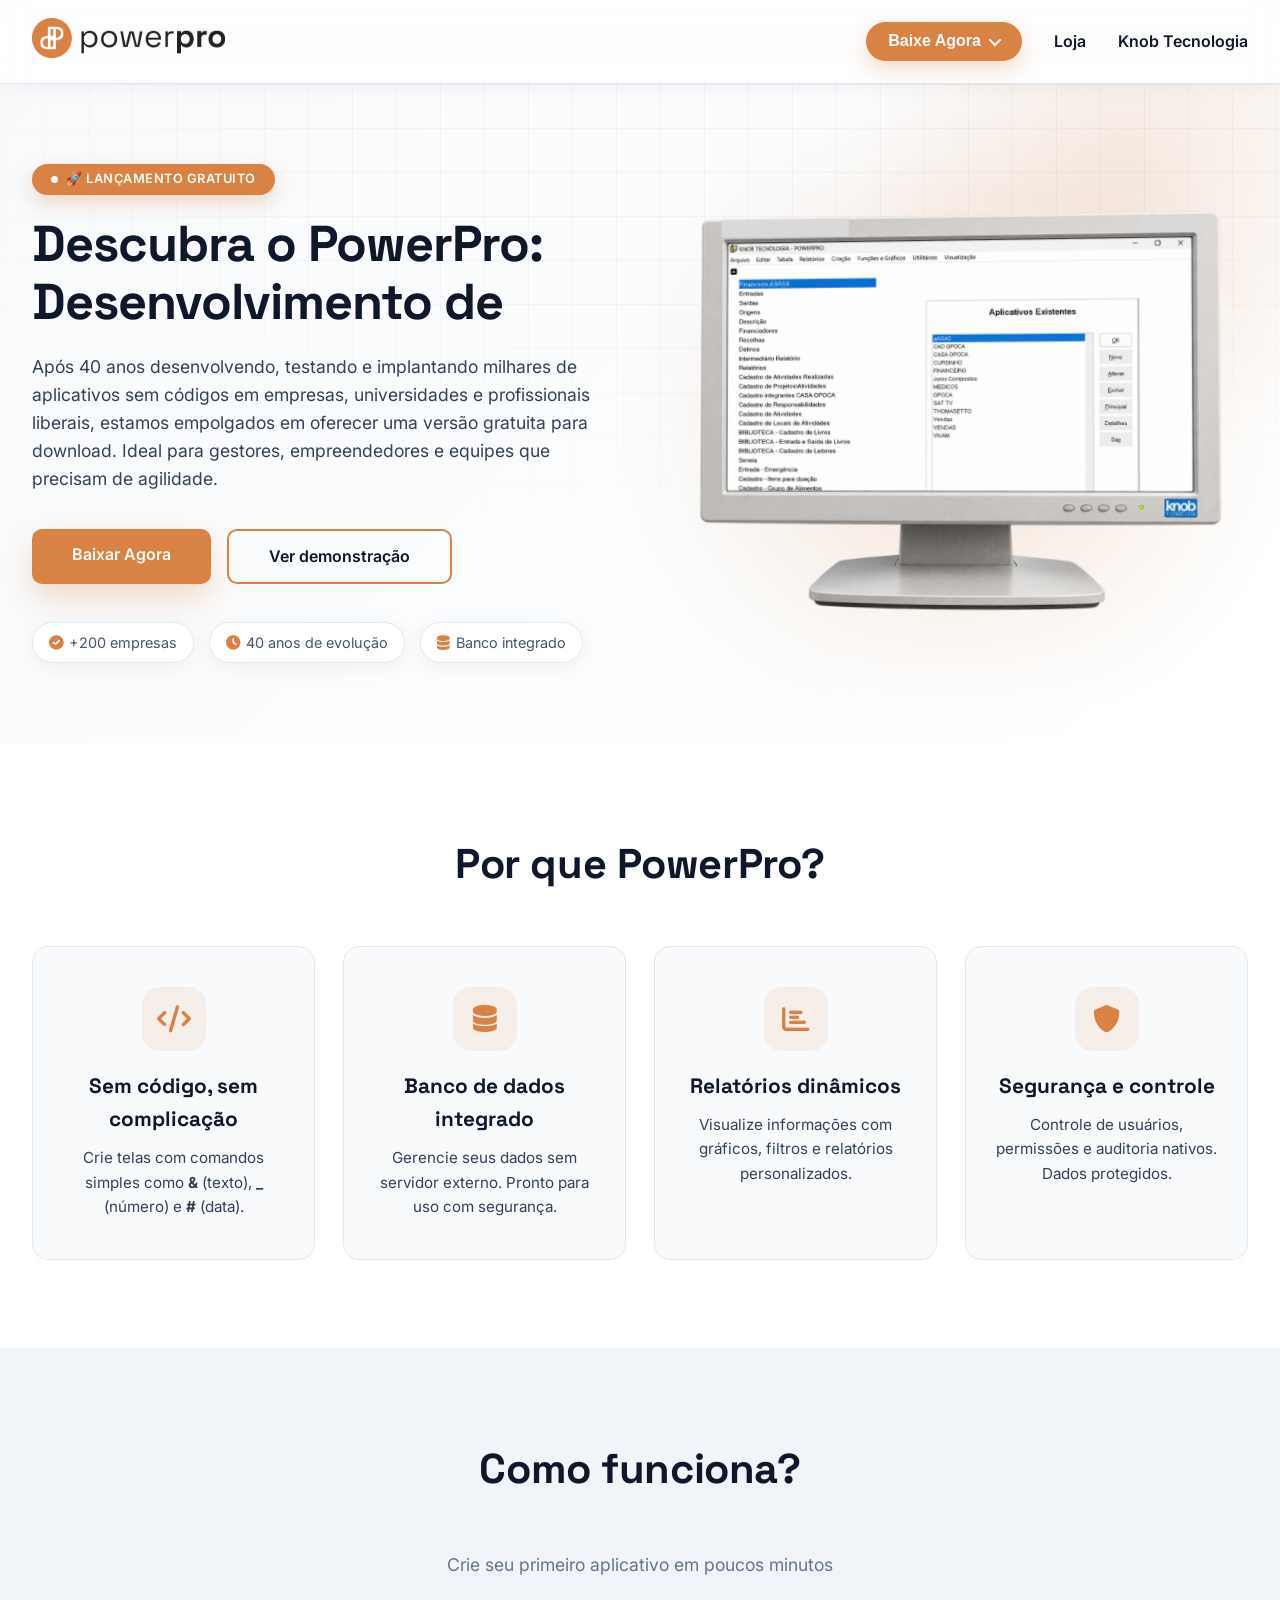
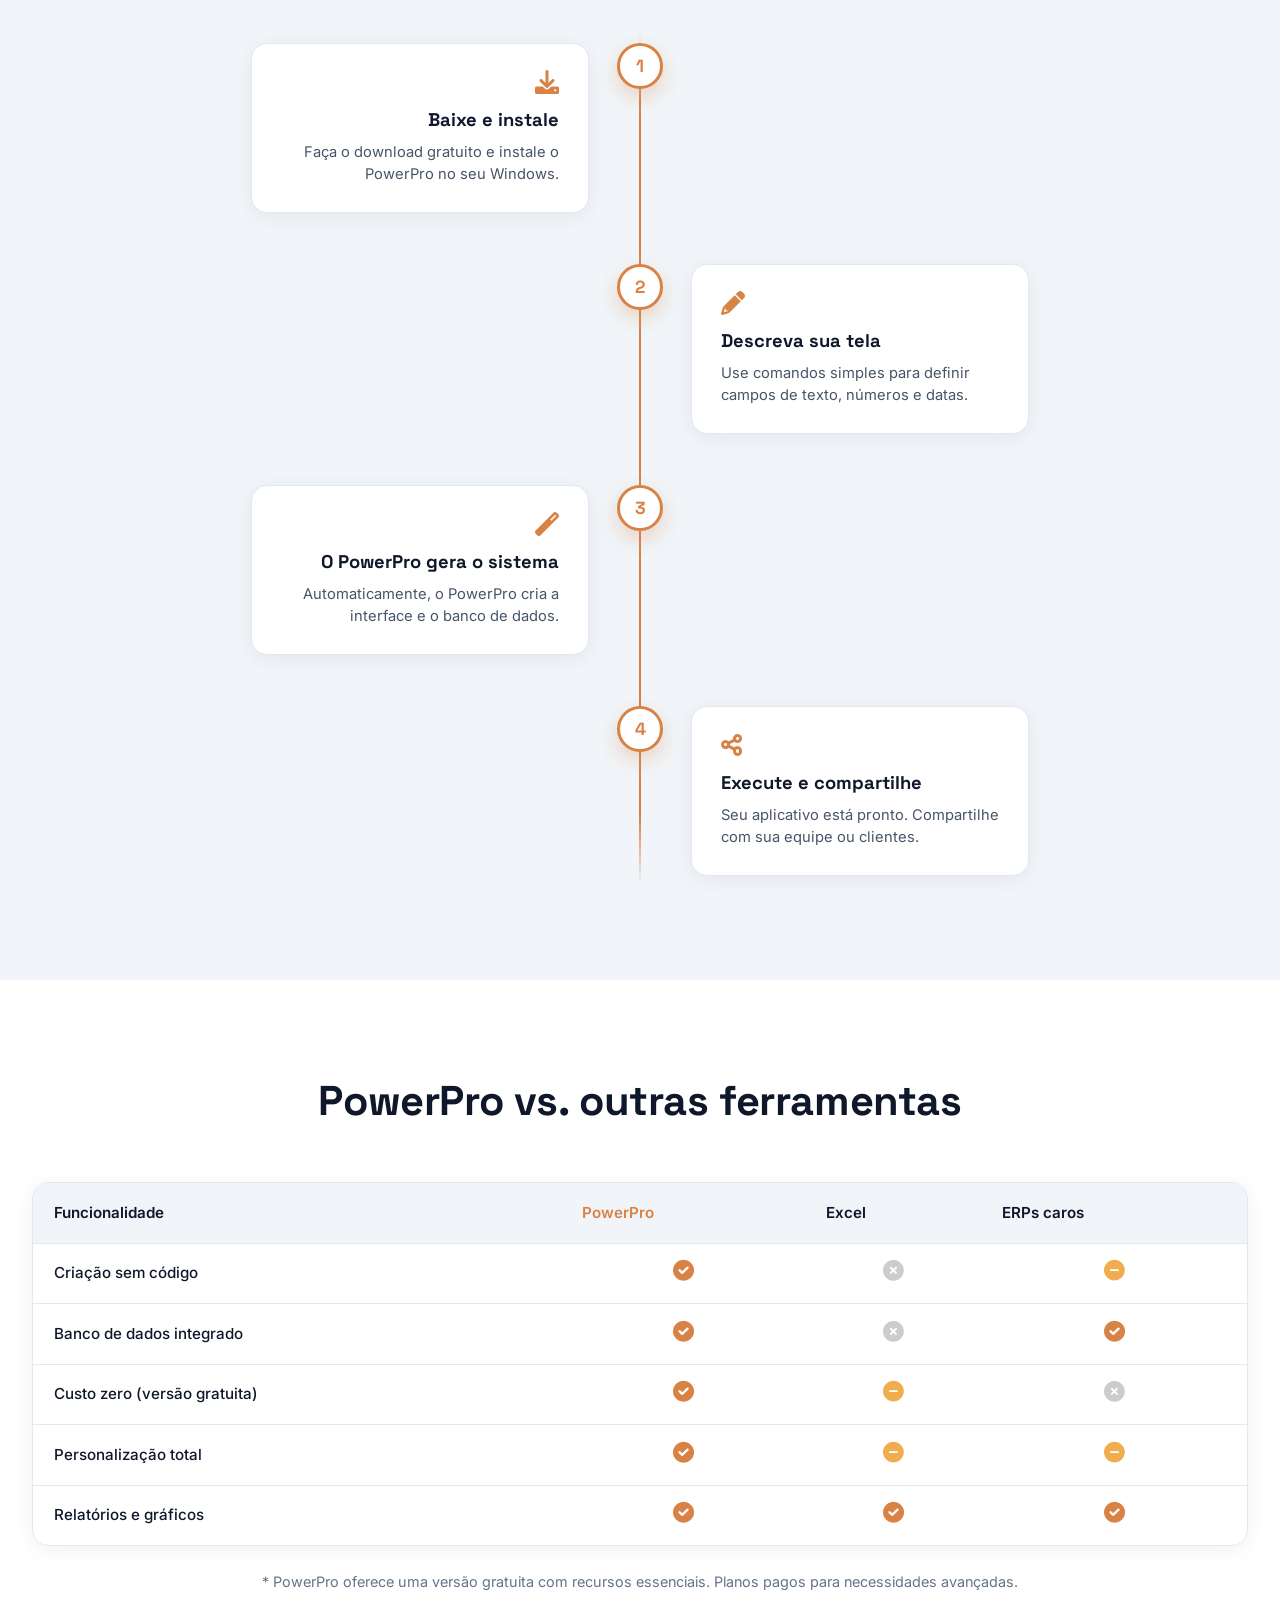
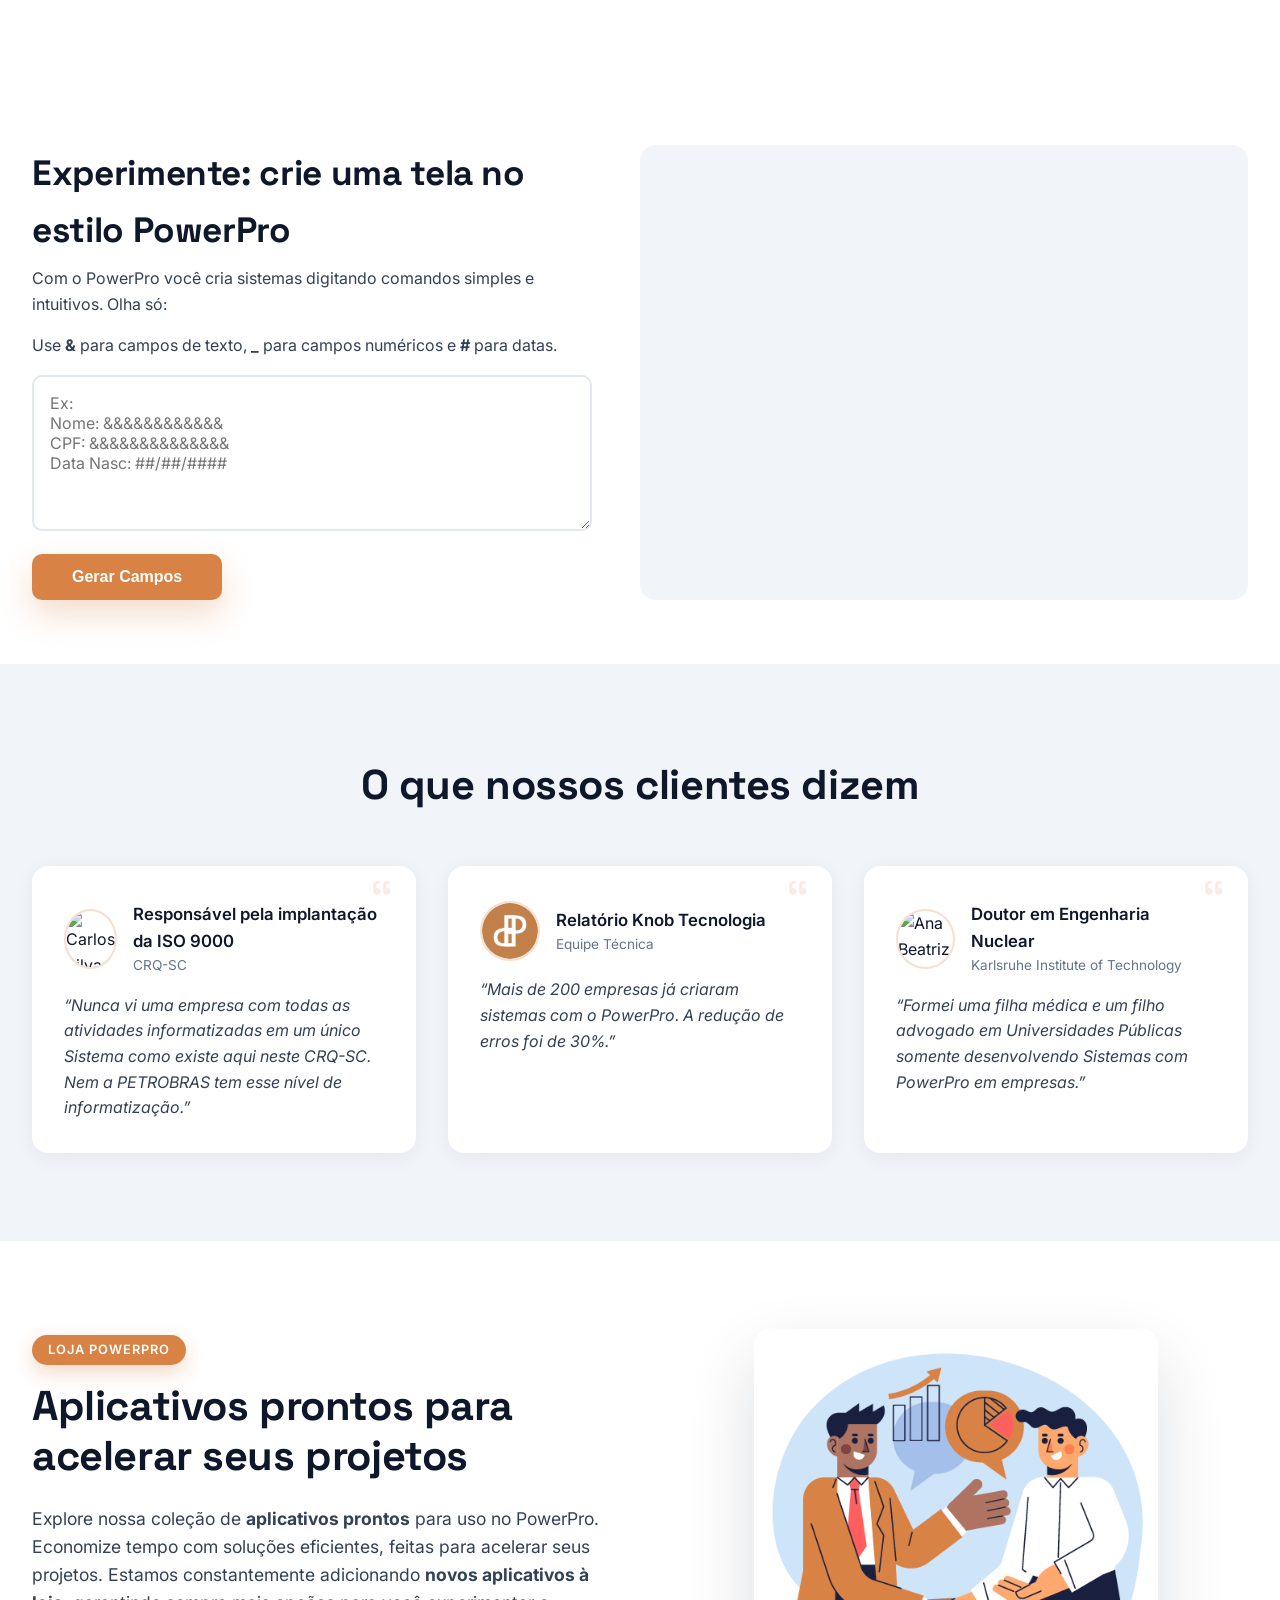
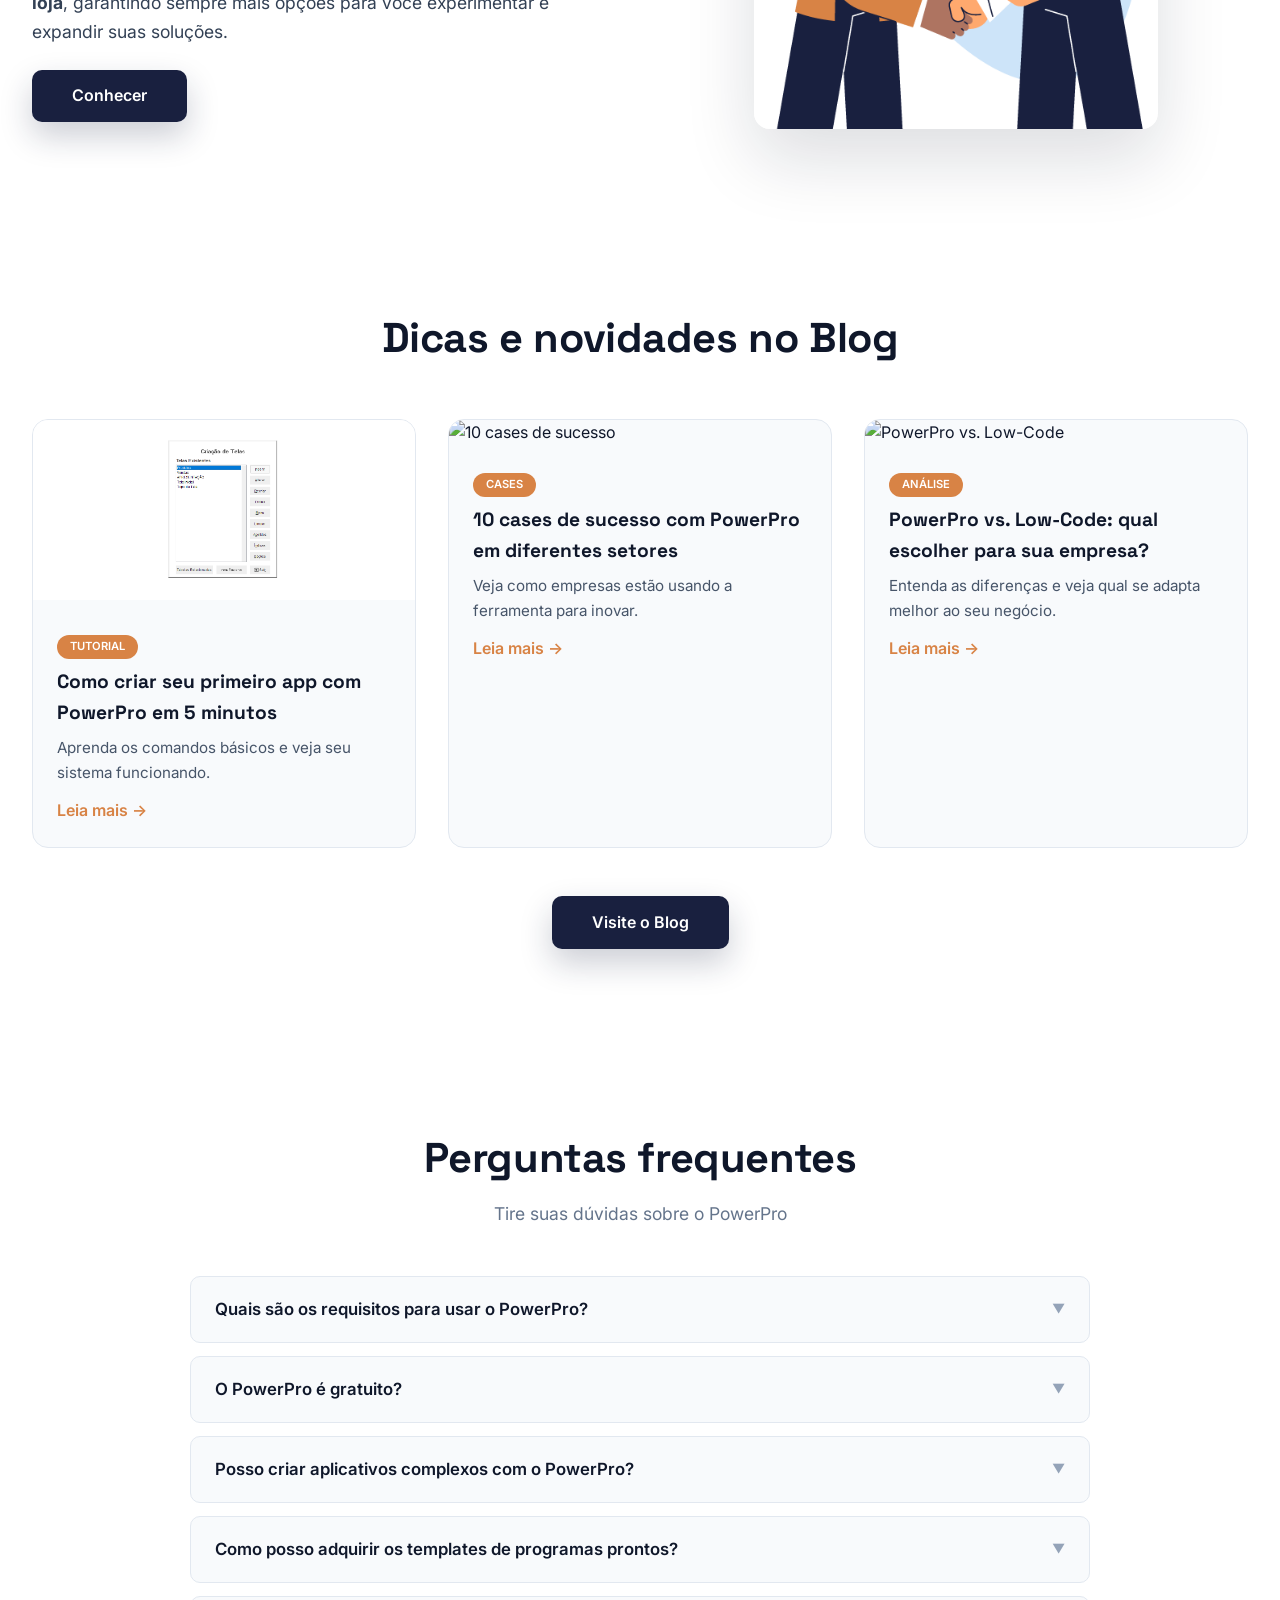
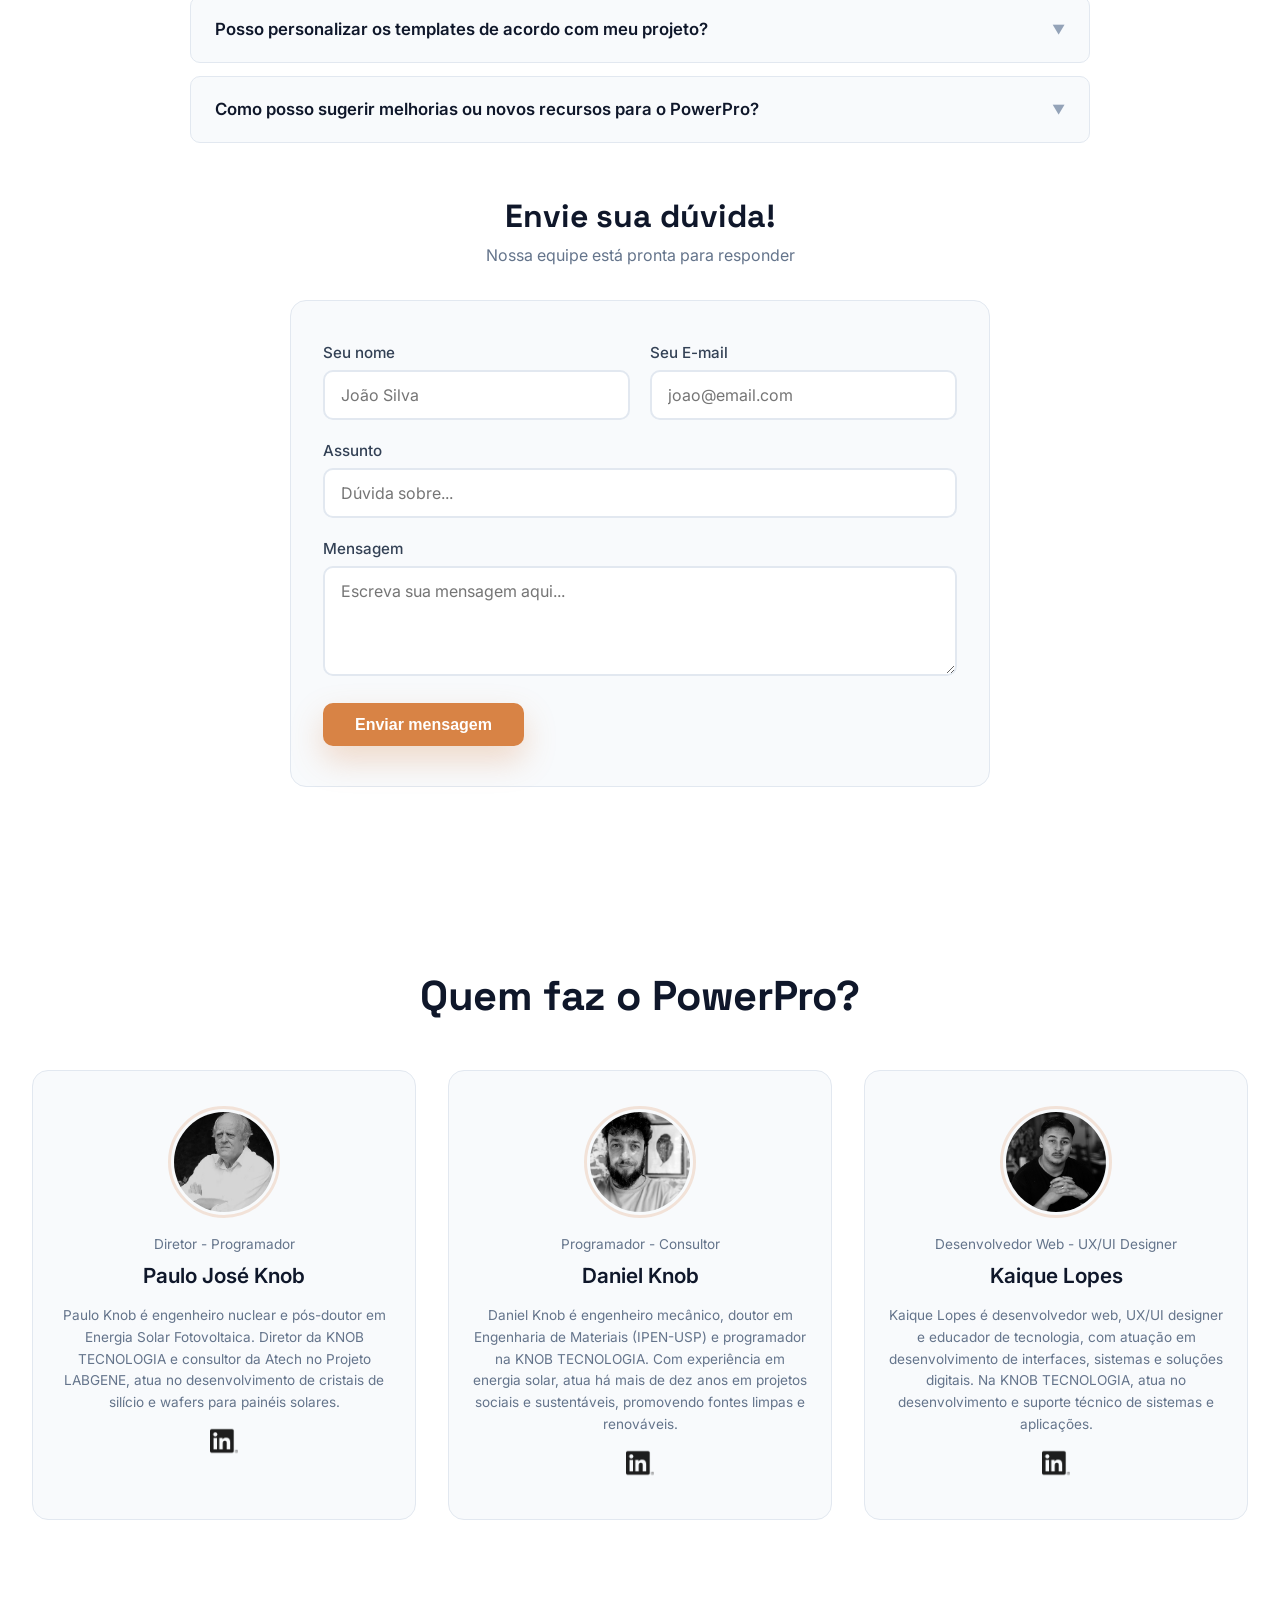
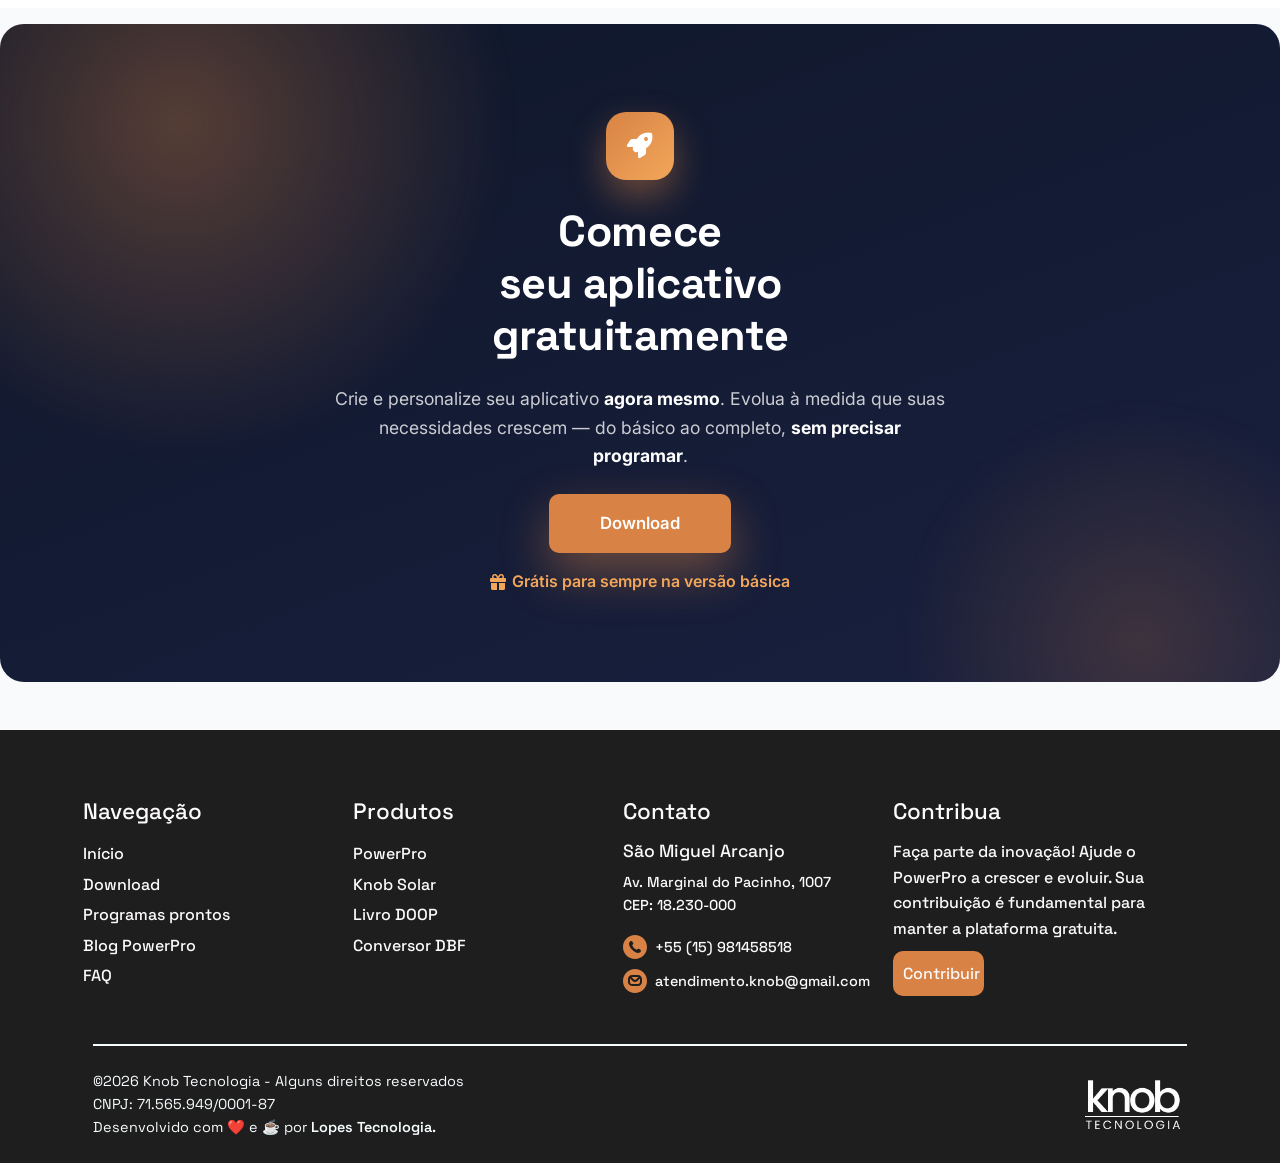
==== commit fb705892: "Add files via upload" ====
--- a/powerpro/index.html
+++ b/powerpro/index.html
@@ -51,7 +51,7 @@
                     <span class="hero-badge">🚀 Lançamento gratuito</span>
                     <h1 id="home-title"></h1>
                     <p class="hero-sub">
-                        Após 40 anos desenvolvendo e testando aplicativos sem códigos, estamos empolgados em oferecer uma versão gratuita para download. Ideal para gestores, empreendedores e equipes que precisam de agilidade.
+                        Após 40 anos desenvolvendo, testando e implantando milhares de aplicativos sem códigos em empresas, universidades e profissionais liberais, estamos empolgados em oferecer uma versão gratuita para download. Ideal para gestores, empreendedores e equipes que precisam de agilidade.
                     </p>
                     <div class="hero-buttons">
                         <a href="download.html" class="btn-home">Baixar Agora</a>
@@ -201,7 +201,7 @@
                 <h1>Experimente: crie uma tela no estilo PowerPro</h1>
                 <p>Com o PowerPro você cria sistemas digitando comandos simples e intuitivos. Olha só:</p>
                 <p>Use <strong>&</strong> para campos de texto, <strong>_</strong> para campos numéricos e <strong>#</strong> para datas.</p>
-                <textarea id="inputText" rows="6" placeholder="Ex:&#10;Nome: &&&&&&&&&&&&&#10;CPF: ___________&#10;Data Nasc: ##/##/####"></textarea>
+                <textarea id="inputText" rows="6" placeholder="Ex:&#10;Nome: &&&&&&&&&&&&&#10;CPF: &&&&&&&&&&&&&&&#10;Data Nasc: ##/##/####"></textarea>
                 <button class="button-form-area" onclick="gerarCampos()">Gerar Campos</button>
             </div>
             <div id="resultado" class="resultado"></div>
@@ -213,13 +213,13 @@
             <div class="testimonials-grid">
                 <div class="testimonial-card reveal">
                     <div class="testimonial-header">
-                        <img class="testimonial-photo" src="css/imagens/dep.1.png" alt="Carlos Silva">
+                        <img class="testimonial-photo" src="css/imagens/crq.jpg" alt="Carlos Silva">
                         <div>
-                            <p class="testimonial-author">Carlos Silva</p>
-                            <p class="testimonial-role">Gestor de TI</p>
-                        </div>
-                    </div>
-                    <p class="testimonial-text">“Com o PowerPro digitalizamos toda a nossa gestão em 3 dias. Economizamos 20h semanais.”</p>
+                            <p class="testimonial-author">Responsável pela implantação da ISO 9000</p>
+                            <p class="testimonial-role">CRQ-SC</p>
+                        </div>
+                    </div>
+                    <p class="testimonial-text">“Nunca vi uma empresa com todas as atividades informatizadas em um único Sistema como existe aqui neste CRQ-SC. Nem a PETROBRAS tem esse nível de informatização.”</p>
                 </div>
                 <div class="testimonial-card reveal">
                     <div class="testimonial-header">
@@ -233,13 +233,13 @@
                 </div>
                 <div class="testimonial-card reveal">
                     <div class="testimonial-header">
-                        <img class="testimonial-photo" src="css/imagens/dep.2.jpeg" alt="Ana Beatriz">
+                        <img class="testimonial-photo" src="css/imagens/kit.png" alt="Ana Beatriz">
                         <div>
-                            <p class="testimonial-author">Ana Beatriz</p>
-                            <p class="testimonial-role">Líder de Inovação</p>
-                        </div>
-                    </div>
-                    <p class="testimonial-text">“Criamos 50+ apps sem escrever uma linha de código. O time ficou livre para inovar.”</p>
+                            <p class="testimonial-author">Doutor em Engenharia Nuclear</p>
+                            <p class="testimonial-role">Karlsruhe Institute of Technology</p>
+                        </div>
+                    </div>
+                    <p class="testimonial-text">“Formei uma filha médica e um filho advogado em Universidades Públicas somente desenvolvendo Sistemas com PowerPro em empresas.”</p>
                 </div>
             </div>
         </section>
